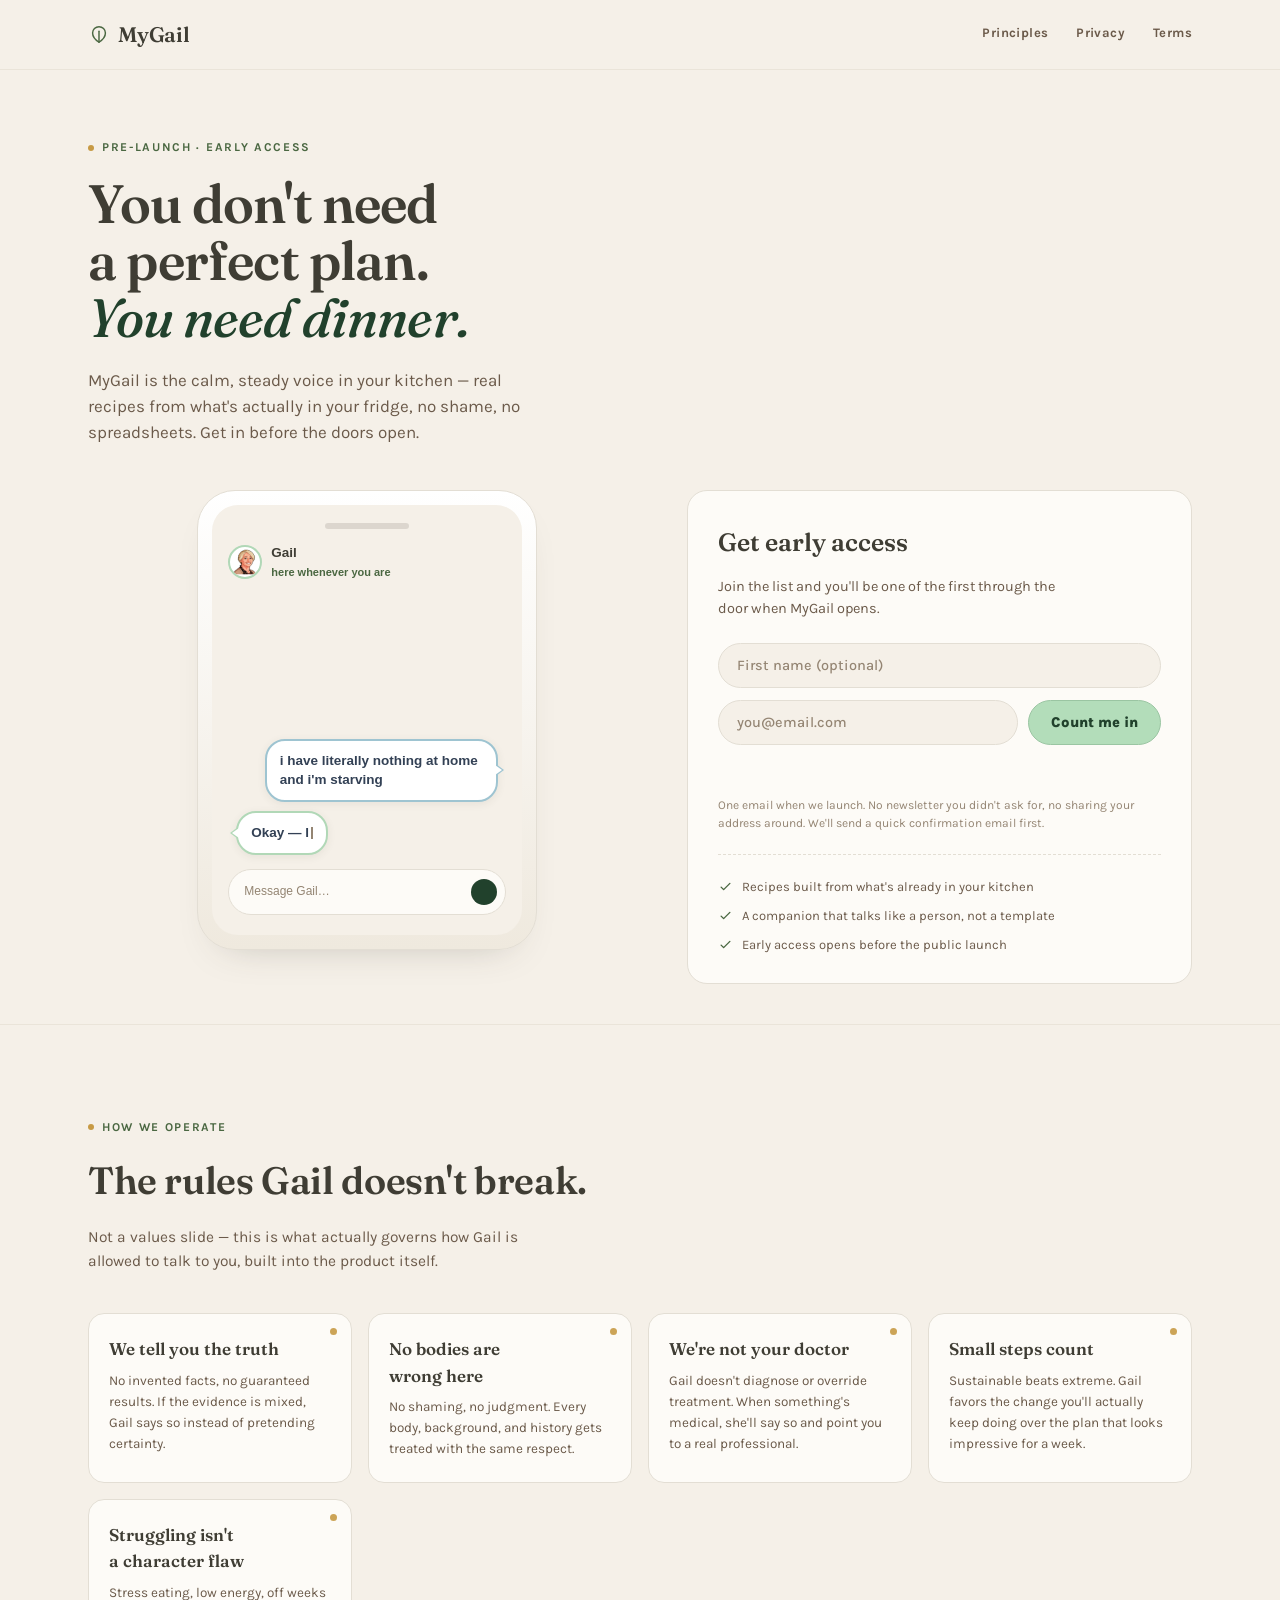
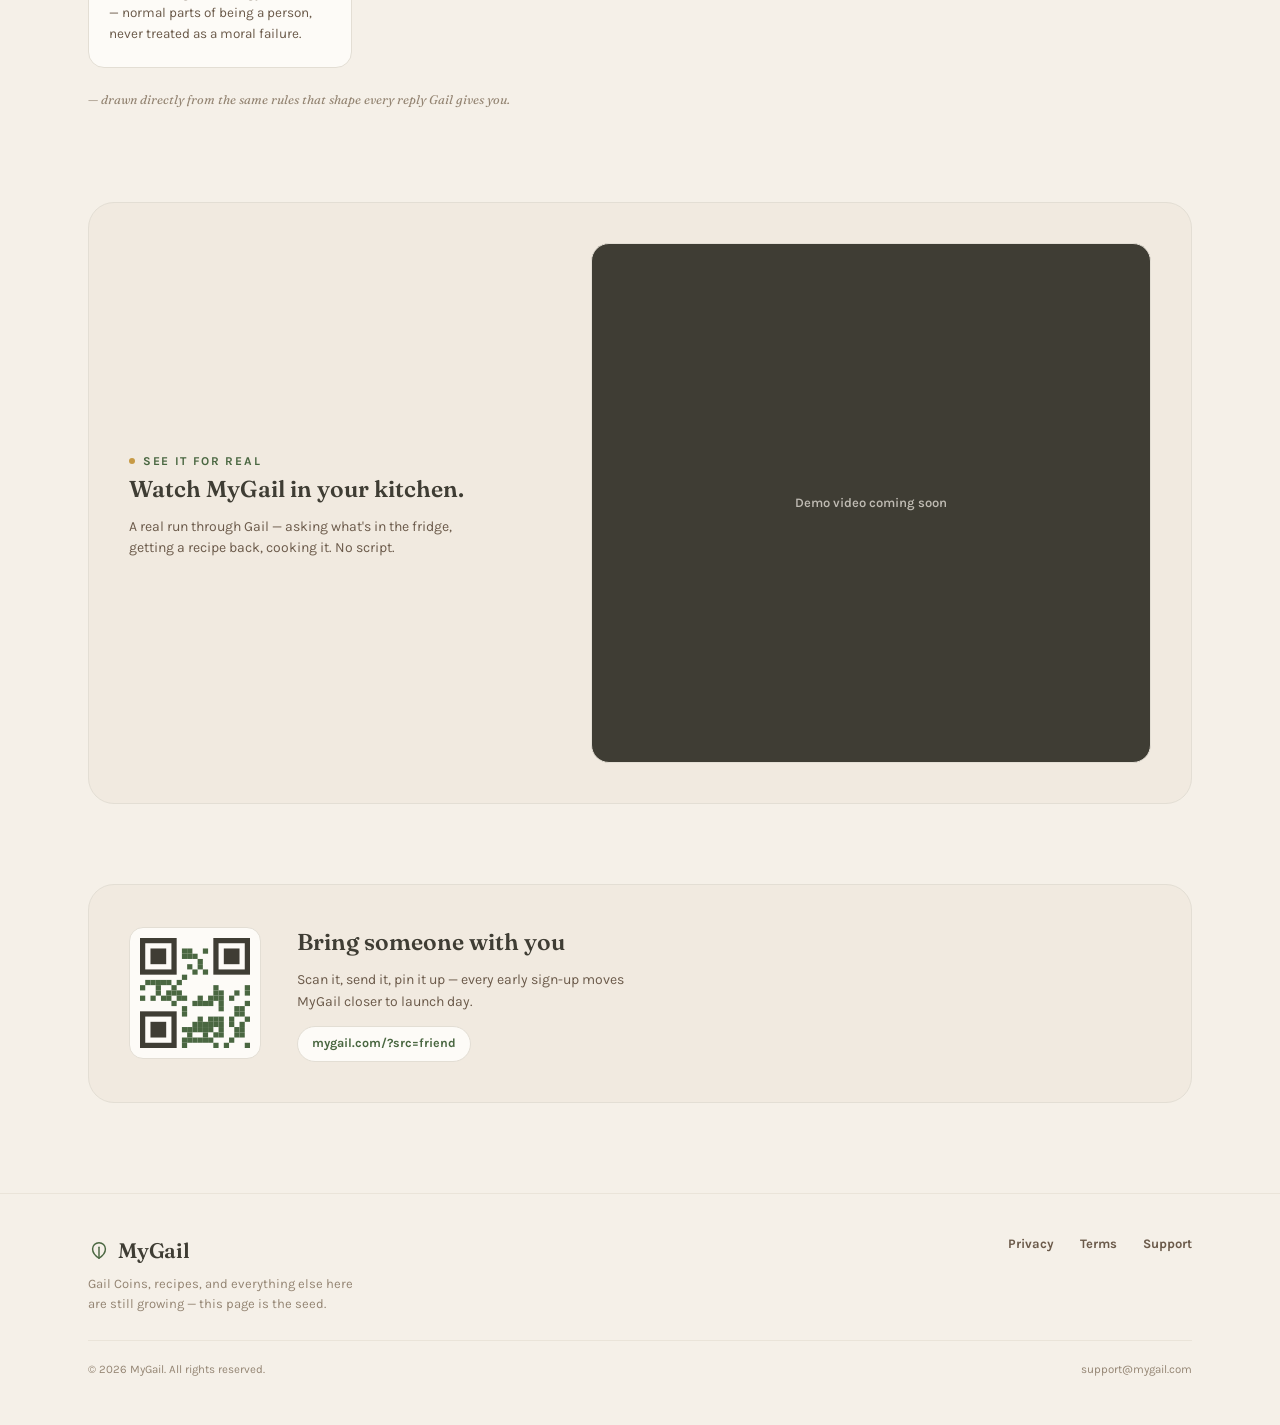
==== index.html @ 2dd62dde "Publish MyGail pre-launch waitlist site Real Kit signup form (form 9848739, live subscribe API), the" ====
<!doctype html>
<html lang="en">
<head>
<meta charset="utf-8">
<meta name="viewport" content="width=device-width,initial-scale=1">
<title>MyGail — Get Early Access</title>
<meta name="description" content="MyGail is the calm, steady voice in your kitchen — real recipes from what's actually in your fridge, no shame, no spreadsheets. Get early access.">
<link rel="preconnect" href="https://fonts.googleapis.com">
<link rel="preconnect" href="https://fonts.gstatic.com" crossorigin>
<link href="https://fonts.googleapis.com/css2?family=Fraunces:ital,opsz,wght@0,9..144,400..600;1,9..144,500&family=Karla:wght@500;600;700;800&display=swap" rel="stylesheet">
<!--
  Analytics: not wired up yet. Once you pick a tool (Plausible is a good
  privacy-friendly default that pairs well with a waitlist page), drop its
  snippet here. Example for Plausible:
  <script defer data-domain="mygail.com" src="https://plausible.io/js/script.js"></script>
-->
<style>
  :root {
    --ground: #F5F0E8;
    --surface: #FDFBF7;
    --surface-dim: #F1EAE0;
    --border: #E3DED4;
    --border-soft: #EAE4D9;
    --ink: #3F3D34;
    --ink-soft: #6B5A4A;
    --ink-faint: #948573;
    --sage: #B3DDBA;
    --sage-border: #9AC5A2;
    --sage-deep: #21412C;
    --moss: #4A6741;
    --honey: #C79A45;
    --honey-soft: #F1E4C8;
    --dinner-fill: #FFE8E3;
    --dinner-border: #EDC2B8;
    --shadow-soft: 0 18px 40px -28px rgba(63, 61, 52, 0.35);
    --radius-card: 20px;
    --radius-pill: 999px;
    --max: 1160px;
  }

  * { box-sizing: border-box; }
  html { scroll-behavior: smooth; }

  body {
    margin: 0;
    background: var(--ground);
    color: var(--ink);
    font-family: 'Karla', -apple-system, sans-serif;
    font-size: 16px;
    line-height: 1.55;
    -webkit-font-smoothing: antialiased;
  }

  img, svg, video { display: block; max-width: 100%; }

  a { color: inherit; }

  h1, h2, h3 {
    font-family: 'Fraunces', Georgia, serif;
    font-weight: 600;
    color: var(--ink);
    text-wrap: balance;
    margin: 0;
  }

  .wrap {
    max-width: var(--max);
    margin: 0 auto;
    padding: 0 28px;
  }

  .eyebrow {
    font-family: 'Karla', sans-serif;
    font-weight: 700;
    font-size: 12px;
    letter-spacing: 0.14em;
    text-transform: uppercase;
    color: var(--moss);
    display: inline-flex;
    align-items: center;
    gap: 8px;
  }

  .eyebrow .dot {
    width: 6px;
    height: 6px;
    border-radius: 50%;
    background: var(--honey);
  }

  /* ---------- header ---------- */
  header.site {
    position: sticky;
    top: 0;
    z-index: 20;
    background: rgba(245, 240, 232, 0.86);
    backdrop-filter: blur(10px);
    border-bottom: 1px solid var(--border-soft);
  }
  header.site .bar {
    display: flex;
    align-items: center;
    justify-content: space-between;
    padding: 18px 28px;
  }
  .wordmark {
    font-family: 'Fraunces', serif;
    font-weight: 600;
    font-size: 21px;
    letter-spacing: -0.01em;
    display: flex;
    align-items: center;
    gap: 8px;
    text-decoration: none;
    color: var(--ink);
  }
  .wordmark svg { width: 22px; height: 22px; }
  nav.site-nav {
    display: flex;
    gap: 28px;
    font-size: 13px;
    font-weight: 700;
    letter-spacing: 0.03em;
  }
  nav.site-nav a {
    text-decoration: none;
    color: var(--ink-soft);
    border-bottom: 1px solid transparent;
    padding-bottom: 2px;
    transition: color 0.15s ease, border-color 0.15s ease;
  }
  nav.site-nav a:hover, nav.site-nav a:focus-visible {
    color: var(--sage-deep);
    border-color: var(--sage-border);
  }
  @media (max-width: 620px) {
    nav.site-nav { display: none; }
  }

  /* ---------- hero ---------- */
  .hero {
    padding: 64px 0 40px;
  }
  .hero-head {
    max-width: 640px;
    margin-bottom: 44px;
  }
  .hero-head .eyebrow { margin-bottom: 18px; }
  .hero-head h1 {
    font-size: clamp(34px, 5.4vw, 54px);
    line-height: 1.06;
    letter-spacing: -0.015em;
  }
  .hero-head h1 em {
    font-style: italic;
    font-weight: 500;
    color: var(--sage-deep);
  }
  .hero-head p.sub {
    margin-top: 20px;
    font-size: 17px;
    color: var(--ink-soft);
    max-width: 46ch;
  }

  .hero-grid {
    display: grid;
    grid-template-columns: minmax(0, 1.05fr) minmax(0, 0.95fr);
    gap: 40px;
    align-items: start;
  }
  @media (max-width: 880px) {
    .hero-grid { grid-template-columns: 1fr; gap: 32px; }
  }

  /* ---------- phone demo ---------- */
  .phone-stage {
    display: flex;
    justify-content: center;
  }
  .phone {
    width: 100%;
    max-width: 340px;
    border-radius: 38px;
    background: linear-gradient(180deg, #ffffff, #efe9de);
    border: 1px solid var(--border);
    padding: 14px;
    box-shadow: var(--shadow-soft);
  }
  .phone-screen {
    background: var(--ground);
    border-radius: 26px;
    padding: 18px 16px 20px;
    min-height: 430px;
    display: flex;
    flex-direction: column;
    position: relative;
    overflow: hidden;
    font-family: -apple-system, BlinkMacSystemFont, 'Segoe UI', Roboto, sans-serif;
  }
  .phone-notch {
    align-self: center;
    width: 84px;
    height: 6px;
    border-radius: var(--radius-pill);
    background: rgba(63,61,52,0.14);
    margin-bottom: 14px;
  }
  .phone-header {
    display: flex;
    align-items: center;
    gap: 9px;
    margin-bottom: 16px;
  }
  .phone-avatar {
    width: 34px;
    height: 34px;
    border-radius: 50%;
    overflow: hidden;
    border: 2px solid #B1D8B7;
    background: #fff;
    flex-shrink: 0;
  }
  .phone-avatar img {
    width: 100%;
    height: 100%;
    object-fit: cover;
    display: block;
  }
  .phone-header .name {
    font-weight: 800;
    font-size: 13.5px;
    color: var(--ink);
  }
  .phone-header .status {
    font-size: 11px;
    color: var(--moss);
    font-weight: 600;
  }

  .thread {
    flex: 1;
    display: flex;
    flex-direction: column;
    gap: 10px;
    justify-content: flex-end;
  }

  /* Bubble shape, colors, and side tail match the real ChatScreen exactly:
     white fill, a 2px identity-colored border (sage for Gail, blue for the
     user), uniform rounded corners, and a small triangular tail — not the
     generic solid-fill/cut-corner bubble pattern most chat mockups use. */
  .bubble {
    position: relative;
    max-width: 84%;
    padding: 10px 13px;
    border-radius: 20px;
    border-width: 2px;
    border-style: solid;
    background: #FFFFFF;
    color: #334155;
    font-size: 13.5px;
    font-weight: 600;
    line-height: 1.42;
    opacity: 0;
    transform: translateY(6px);
    animation: rise 0.38s ease forwards;
    box-shadow: 0 2px 8px rgba(63, 61, 52, 0.08);
  }
  @keyframes rise {
    to { opacity: 1; transform: translateY(0); }
  }
  .bubble.user {
    align-self: flex-end;
    border-color: #9EC4D1;
    margin-right: 8px;
  }
  .bubble.gail {
    align-self: flex-start;
    border-color: #B1D8B7;
    margin-left: 8px;
  }
  .bubble.gail::before, .bubble.gail::after,
  .bubble.user::before, .bubble.user::after {
    content: "";
    position: absolute;
    top: 50%;
    width: 0;
    height: 0;
    border-top: 6px solid transparent;
    border-bottom: 6px solid transparent;
  }
  .bubble.gail::before { left: -8px; margin-top: -6px; border-right: 8px solid #B1D8B7; }
  .bubble.gail::after { left: -6px; margin-top: -5px; border-top-width: 5px; border-bottom-width: 5px; border-right: 7px solid #FFFFFF; }
  .bubble.user::before { right: -8px; margin-top: -6px; border-left: 8px solid #9EC4D1; }
  .bubble.user::after { right: -6px; margin-top: -5px; border-top-width: 5px; border-bottom-width: 5px; border-left: 7px solid #FFFFFF; }
  .bubble.gail .cursor {
    display: inline-block;
    width: 2px;
    height: 12px;
    background: var(--ink-faint);
    margin-left: 2px;
    vertical-align: -2px;
    animation: blink 0.9s step-end infinite;
  }
  @keyframes blink { 50% { opacity: 0; } }

  /* Recipe card mirrors ChatRecipeCard's real cream/tan surface, not a
     generic accent-colored card. */
  .recipe-card {
    align-self: flex-start;
    max-width: 84%;
    background: #FFFDF9;
    border: 1px solid #E2D8CB;
    border-radius: 16px;
    padding: 11px 13px;
    margin-left: 8px;
    opacity: 0;
    transform: translateY(6px) scale(0.97);
    animation: rise 0.42s ease forwards;
  }
  .recipe-card .tag {
    display: inline-block;
    font-size: 10px;
    font-weight: 900;
    letter-spacing: 0.06em;
    text-transform: uppercase;
    color: #4F8A47;
    background: #E4F4E0;
    padding: 2px 8px;
    border-radius: 999px;
    margin-bottom: 6px;
  }
  .recipe-card .name {
    font-weight: 800;
    font-size: 15px;
    color: #334155;
    margin-bottom: 5px;
  }
  .recipe-card .meta {
    display: flex;
    gap: 10px;
    font-size: 11px;
    font-weight: 700;
    color: #64748B;
  }

  .phone-input {
    margin-top: 14px;
    display: flex;
    align-items: center;
    gap: 8px;
    background: var(--surface);
    border: 1px solid var(--border);
    border-radius: var(--radius-pill);
    padding: 9px 8px 9px 15px;
  }
  .phone-input .ph {
    flex: 1;
    font-size: 12px;
    font-weight: 500;
    color: var(--ink-faint);
  }
  .phone-input .send {
    width: 26px;
    height: 26px;
    border-radius: 50%;
    background: var(--sage-deep);
    flex-shrink: 0;
  }

  /* ---------- signup card ---------- */
  .signup-card {
    background: var(--surface);
    border: 1px solid var(--border);
    border-radius: var(--radius-card);
    padding: 32px 30px 28px;
    height: 100%;
  }
  .signup-card h2 {
    font-size: 25px;
    margin-bottom: 10px;
  }
  .signup-card p.lead {
    color: var(--ink-soft);
    font-size: 14.5px;
    margin-bottom: 22px;
    max-width: 40ch;
  }
  form.signup {
    display: flex;
    flex-direction: column;
    gap: 12px;
  }
  .field-row {
    display: flex;
    gap: 10px;
  }
  input[type="email"], input.name-field {
    flex: 1;
    width: 100%;
    font-family: 'Karla', sans-serif;
    font-size: 14.5px;
    font-weight: 600;
    color: var(--ink);
    background: var(--ground);
    border: 1px solid var(--border);
    border-radius: var(--radius-pill);
    padding: 13px 18px;
    outline: none;
    transition: border-color 0.15s ease, box-shadow 0.15s ease;
  }
  input[type="email"]::placeholder, input.name-field::placeholder { color: var(--ink-faint); font-weight: 500; }
  input[type="email"]:focus-visible, input.name-field:focus-visible {
    border-color: var(--sage-border);
    box-shadow: 0 0 0 3px rgba(154, 197, 162, 0.35);
  }
  button.cta {
    font-family: 'Karla', sans-serif;
    font-weight: 800;
    font-size: 14.5px;
    color: var(--sage-deep);
    background: var(--sage);
    border: 1px solid var(--sage-border);
    border-radius: var(--radius-pill);
    padding: 13px 22px;
    cursor: pointer;
    transition: transform 0.12s ease, background 0.15s ease;
  }
  button.cta:hover { background: #A5D4AD; }
  button.cta:active { transform: scale(0.98); }
  button.cta:focus-visible { outline: 3px solid var(--sage-deep); outline-offset: 2px; }
  button.cta:disabled { opacity: 0.6; cursor: default; }

  .fine-print {
    margin-top: 14px;
    font-size: 12px;
    color: var(--ink-faint);
    line-height: 1.5;
  }

  .form-note {
    margin-top: 12px;
    font-size: 13px;
    font-weight: 600;
    line-height: 1.5;
  }
  .form-note.ok { color: var(--moss); }
  .form-note.err { color: #8A4A3A; }

  .signup-divider {
    margin: 22px 0;
    border-top: 1px dashed var(--border);
  }

  .signup-facts {
    display: flex;
    flex-direction: column;
    gap: 9px;
  }
  .signup-facts .fact {
    display: flex;
    gap: 9px;
    align-items: flex-start;
    font-size: 13px;
    color: var(--ink-soft);
  }
  .signup-facts svg { flex-shrink: 0; margin-top: 2px; width: 15px; height: 15px; color: var(--moss); }

  /* ---------- principles ---------- */
  .principles {
    padding: 88px 0 70px;
    border-top: 1px solid var(--border-soft);
  }
  .section-head {
    max-width: 620px;
    margin-bottom: 40px;
  }
  .section-head .eyebrow { margin-bottom: 16px; }
  .section-head h2 {
    font-size: clamp(28px, 3.6vw, 38px);
    letter-spacing: -0.01em;
  }
  .section-head p {
    margin-top: 14px;
    color: var(--ink-soft);
    font-size: 15.5px;
    max-width: 52ch;
  }

  .principle-grid {
    display: grid;
    grid-template-columns: repeat(auto-fit, minmax(230px, 1fr));
    gap: 16px;
  }
  .principle-card {
    background: var(--surface);
    border: 1px solid var(--border);
    border-radius: 16px;
    padding: 22px 20px;
    position: relative;
  }
  .principle-card::before {
    content: "";
    position: absolute;
    top: 14px;
    right: 14px;
    width: 7px;
    height: 7px;
    border-radius: 50%;
    background: var(--honey);
    opacity: 0.9;
  }
  .principle-card h3 {
    font-size: 17px;
    font-weight: 600;
    margin-bottom: 8px;
    padding-right: 14px;
  }
  .principle-card p {
    font-size: 13.5px;
    color: var(--ink-soft);
    line-height: 1.55;
    margin: 0;
  }
  .principle-source {
    margin-top: 22px;
    font-size: 12.5px;
    color: var(--ink-faint);
    font-style: italic;
    font-family: 'Fraunces', serif;
  }

  /* ---------- demo video ---------- */
  .demo {
    padding: 10px 0 70px;
  }
  .demo-frame {
    background: var(--surface-dim);
    border: 1px solid var(--border);
    border-radius: 26px;
    padding: 40px;
    display: grid;
    grid-template-columns: 1fr minmax(0, 560px);
    gap: 36px;
    align-items: center;
  }
  @media (max-width: 780px) {
    .demo-frame { grid-template-columns: 1fr; padding: 32px 24px; }
  }
  .demo-copy h2 { font-size: 23px; margin-bottom: 8px; }
  .demo-copy p { color: var(--ink-soft); font-size: 14px; max-width: 42ch; margin: 0; }
  .demo-video {
    width: 100%;
    aspect-ratio: 9 / 16;
    max-height: 520px;
    background: var(--ink);
    border-radius: 18px;
    border: 1px solid var(--border);
    overflow: hidden;
  }
  .demo-video video { width: 100%; height: 100%; object-fit: cover; }
  .demo-video .demo-pending {
    width: 100%;
    height: 100%;
    display: flex;
    align-items: center;
    justify-content: center;
    padding: 24px;
    text-align: center;
    color: var(--ground);
    font-size: 13px;
    font-weight: 600;
    opacity: 0.7;
  }

  /* ---------- share / qr ---------- */
  .share {
    padding: 10px 0 90px;
  }
  .share-card {
    background: var(--surface-dim);
    border: 1px solid var(--border);
    border-radius: 26px;
    padding: 40px;
    display: grid;
    grid-template-columns: auto 1fr;
    gap: 36px;
    align-items: center;
  }
  @media (max-width: 700px) {
    .share-card { grid-template-columns: 1fr; justify-items: center; text-align: center; padding: 32px 24px; }
  }
  .qr-tile {
    width: 132px;
    height: 132px;
    background: var(--surface);
    border: 1px solid var(--border);
    border-radius: 14px;
    padding: 10px;
    flex-shrink: 0;
  }
  .qr-tile svg { width: 100%; height: 100%; }
  .share-copy h2 {
    font-size: 23px;
    margin-bottom: 8px;
  }
  .share-copy p {
    color: var(--ink-soft);
    font-size: 14px;
    max-width: 46ch;
    margin: 0 0 14px;
  }
  .share-tag {
    display: inline-flex;
    align-items: center;
    gap: 7px;
    background: var(--surface);
    border: 1px solid var(--border);
    border-radius: var(--radius-pill);
    padding: 7px 14px;
    font-size: 12.5px;
    font-weight: 700;
    color: var(--moss);
    font-family: 'Karla', monospace;
  }

  /* ---------- footer ---------- */
  footer.site {
    border-top: 1px solid var(--border-soft);
    padding: 40px 0 46px;
  }
  .footer-row {
    display: flex;
    justify-content: space-between;
    align-items: flex-start;
    gap: 24px;
    flex-wrap: wrap;
  }
  .footer-brand .wordmark { margin-bottom: 8px; }
  .footer-brand p {
    font-size: 13px;
    color: var(--ink-faint);
    max-width: 34ch;
    margin: 0;
  }
  .footer-links {
    display: flex;
    gap: 26px;
    font-size: 13px;
    font-weight: 700;
  }
  .footer-links a { text-decoration: none; color: var(--ink-soft); }
  .footer-links a:hover { color: var(--sage-deep); }
  .footer-legal {
    margin-top: 26px;
    padding-top: 20px;
    border-top: 1px solid var(--border-soft);
    font-size: 11.5px;
    color: var(--ink-faint);
    display: flex;
    justify-content: space-between;
    flex-wrap: wrap;
    gap: 8px;
  }

  @media (prefers-reduced-motion: reduce) {
    .bubble, .recipe-card { animation-duration: 0.01ms !important; }
    .cursor { animation: none !important; }
  }
</style>
</head>
<body>

<header class="site">
  <div class="wrap bar">
    <a class="wordmark" href="#top">
      <svg viewBox="0 0 24 24" fill="none"><path d="M12 21c-4-2.5-7-6-7-10a7 7 0 0 1 14 0c0 4-3 7.5-7 10Z" stroke="#4A6741" stroke-width="1.6"/><path d="M12 21V9" stroke="#4A6741" stroke-width="1.6" stroke-linecap="round"/></svg>
      MyGail
    </a>
    <nav class="site-nav">
      <a href="#principles">Principles</a>
      <a href="privacy.html">Privacy</a>
      <a href="terms.html">Terms</a>
    </nav>
  </div>
</header>

<main id="top">
  <section class="hero">
    <div class="wrap">
      <div class="hero-head">
        <span class="eyebrow"><span class="dot"></span>Pre-launch &middot; early access</span>
        <h1>You don't need a perfect plan.<br><em>You need dinner.</em></h1>
        <p class="sub">MyGail is the calm, steady voice in your kitchen — real recipes from what's actually in your fridge, no shame, no spreadsheets. Get in before the doors open.</p>
      </div>

      <div class="hero-grid">
        <div class="phone-stage">
          <div class="phone">
            <div class="phone-screen">
              <div class="phone-notch"></div>
              <div class="phone-header">
                <div class="phone-avatar"><img src="assets/gail-avatar.png" alt="Gail" /></div>
                <div>
                  <div class="name">Gail</div>
                  <div class="status">here whenever you are</div>
                </div>
              </div>
              <div class="thread" id="thread"></div>
              <div class="phone-input">
                <span class="ph">Message Gail…</span>
                <span class="send"></span>
              </div>
            </div>
          </div>
        </div>

        <div class="signup-card">
          <h2>Get early access</h2>
          <p class="lead">Join the list and you'll be one of the first through the door when MyGail opens.</p>
          <form class="signup" id="signupForm" data-kit-action="https://app.kit.com/forms/9848739/subscriptions">
            <input type="text" name="fields[first_name]" id="signupName" class="name-field" placeholder="First name (optional)" aria-label="First name" />
            <div class="field-row">
              <input type="email" name="email_address" id="signupEmail" placeholder="you@email.com" required aria-label="Email address" />
              <button class="cta" type="submit">Count me in</button>
            </div>
            <p class="form-note" id="signupNote" role="status" aria-live="polite"></p>
          </form>
          <p class="fine-print">One email when we launch. No newsletter you didn't ask for, no sharing your address around. We'll send a quick confirmation email first.</p>

          <div class="signup-divider"></div>

          <div class="signup-facts">
            <div class="fact">
              <svg viewBox="0 0 24 24" fill="none"><path d="M5 13l4 4L19 7" stroke="currentColor" stroke-width="2.2" stroke-linecap="round" stroke-linejoin="round"/></svg>
              Recipes built from what's already in your kitchen
            </div>
            <div class="fact">
              <svg viewBox="0 0 24 24" fill="none"><path d="M5 13l4 4L19 7" stroke="currentColor" stroke-width="2.2" stroke-linecap="round" stroke-linejoin="round"/></svg>
              A companion that talks like a person, not a template
            </div>
            <div class="fact">
              <svg viewBox="0 0 24 24" fill="none"><path d="M5 13l4 4L19 7" stroke="currentColor" stroke-width="2.2" stroke-linecap="round" stroke-linejoin="round"/></svg>
              Early access opens before the public launch
            </div>
          </div>
        </div>
      </div>
    </div>
  </section>

  <section class="principles" id="principles">
    <div class="wrap">
      <div class="section-head">
        <span class="eyebrow"><span class="dot"></span>How we operate</span>
        <h2>The rules Gail doesn't break.</h2>
        <p>Not a values slide — this is what actually governs how Gail is allowed to talk to you, built into the product itself.</p>
      </div>
      <div class="principle-grid">
        <div class="principle-card">
          <h3>We tell you the truth</h3>
          <p>No invented facts, no guaranteed results. If the evidence is mixed, Gail says so instead of pretending certainty.</p>
        </div>
        <div class="principle-card">
          <h3>No bodies are wrong here</h3>
          <p>No shaming, no judgment. Every body, background, and history gets treated with the same respect.</p>
        </div>
        <div class="principle-card">
          <h3>We're not your doctor</h3>
          <p>Gail doesn't diagnose or override treatment. When something's medical, she'll say so and point you to a real professional.</p>
        </div>
        <div class="principle-card">
          <h3>Small steps count</h3>
          <p>Sustainable beats extreme. Gail favors the change you'll actually keep doing over the plan that looks impressive for a week.</p>
        </div>
        <div class="principle-card">
          <h3>Struggling isn't a character flaw</h3>
          <p>Stress eating, low energy, off weeks — normal parts of being a person, never treated as a moral failure.</p>
        </div>
      </div>
      <p class="principle-source">— drawn directly from the same rules that shape every reply Gail gives you.</p>
    </div>
  </section>

  <section class="demo">
    <div class="wrap">
      <div class="demo-frame">
        <div class="demo-copy">
          <span class="eyebrow"><span class="dot"></span>See it for real</span>
          <h2>Watch MyGail in your kitchen.</h2>
          <p>A real run through Gail — asking what's in the fridge, getting a recipe back, cooking it. No script.</p>
        </div>
        <!--
          Video pending. Swap the div below for:
          <video controls poster="assets/demo-poster.jpg" preload="none">
            <source src="assets/demo.mp4" type="video/mp4">
          </video>
          Use a real screen recording trimmed to ~20-40s and compressed
          (the raw Desktop recordings are 35-280MB — way too big to ship on
          a landing page; run them through ffmpeg / HandBrake first).
        -->
        <div class="demo-video">
          <div class="demo-pending">Demo video coming soon</div>
        </div>
      </div>
    </div>
  </section>

  <section class="share">
    <div class="wrap">
      <div class="share-card">
        <div class="qr-tile" aria-hidden="true" id="qrTile"></div>
        <div class="share-copy">
          <h2>Bring someone with you</h2>
          <p>Scan it, send it, pin it up — every early sign-up moves MyGail closer to launch day.</p>
          <span class="share-tag">mygail.com/?src=friend</span>
        </div>
      </div>
    </div>
  </section>
</main>

<footer class="site">
  <div class="wrap">
    <div class="footer-row">
      <div class="footer-brand">
        <a class="wordmark" href="#top">
          <svg viewBox="0 0 24 24" fill="none"><path d="M12 21c-4-2.5-7-6-7-10a7 7 0 0 1 14 0c0 4-3 7.5-7 10Z" stroke="#4A6741" stroke-width="1.6"/><path d="M12 21V9" stroke="#4A6741" stroke-width="1.6" stroke-linecap="round"/></svg>
          MyGail
        </a>
        <p>Gail Coins, recipes, and everything else here are still growing — this page is the seed.</p>
      </div>
      <div class="footer-links">
        <a href="privacy.html">Privacy</a>
        <a href="terms.html">Terms</a>
        <a href="mailto:support@mygail.com">Support</a>
      </div>
    </div>
    <div class="footer-legal">
      <span>&copy; 2026 MyGail. All rights reserved.</span>
      <span>support@mygail.com</span>
    </div>
  </div>
</footer>

<script>
(function () {
  var thread = document.getElementById('thread');
  var reduced = window.matchMedia('(prefers-reduced-motion: reduce)').matches;

  var script = [
    { role: 'user', text: "i have literally nothing at home and i'm starving" },
    { role: 'gail', text: "Okay — let's make this easy, not perfect. What's actually in your kitchen right now?" },
    { role: 'user', text: 'eggs, half an onion, some leftover rice' },
    { role: 'gail', text: "That's dinner, actually." },
    { role: 'recipe' },
    { role: 'gail', text: "You don't need a perfect plan today. You need dinner. This is dinner." }
  ];

  function makeRecipeCard() {
    var el = document.createElement('div');
    el.className = 'recipe-card';
    el.innerHTML =
      '<span class="tag">Dinner</span>' +
      '<div class="name">Fridge-Raid Fried Rice</div>' +
      '<div class="meta"><span>12 min</span><span>&middot;</span><span>1 pan</span><span>&middot;</span><span>High-Protein</span></div>';
    return el;
  }

  function makeBubble(role) {
    var el = document.createElement('div');
    el.className = 'bubble ' + role;
    return el;
  }

  var cancelled = false;

  function wait(ms) {
    return new Promise(function (resolve) {
      var id = setTimeout(resolve, ms);
      if (cancelled) clearTimeout(id);
    });
  }

  function typeInto(el, text) {
    return new Promise(function (resolve) {
      if (reduced) {
        el.textContent = text;
        resolve();
        return;
      }
      var i = 0;
      var cursor = document.createElement('span');
      cursor.className = 'cursor';
      function step() {
        if (cancelled) { resolve(); return; }
        el.textContent = text.slice(0, i);
        el.appendChild(cursor);
        if (i >= text.length) { cursor.remove(); resolve(); return; }
        i++;
        setTimeout(step, 14 + Math.random() * 22);
      }
      step();
    });
  }

  function trimThread() {
    while (thread.children.length > 4) {
      thread.removeChild(thread.firstChild);
    }
  }

  async function run() {
    while (!cancelled) {
      thread.innerHTML = '';
      for (var i = 0; i < script.length; i++) {
        var turn = script[i];
        if (turn.role === 'recipe') {
          thread.appendChild(makeRecipeCard());
          await wait(reduced ? 300 : 700);
        } else {
          var bubble = makeBubble(turn.role);
          thread.appendChild(bubble);
          trimThread();
          await typeInto(bubble, turn.text);
          await wait(reduced ? 250 : 380);
        }
      }
      await wait(reduced ? 1400 : 2600);
    }
  }

  run();
})();

// Illustrative QR tile — decorative until a real short link/QR is generated.
(function () {
  var tile = document.getElementById('qrTile');
  var size = 21, cell = 100 / size;
  var svg = '<svg viewBox="0 0 100 100" xmlns="http://www.w3.org/2000/svg">';
  svg += '<rect width="100" height="100" fill="#FDFBF7"/>';

  function finder(x, y) {
    return '<rect x="' + x + '" y="' + y + '" width="' + (cell * 7) + '" height="' + (cell * 7) + '" fill="#3F3D34"/>' +
      '<rect x="' + (x + cell) + '" y="' + (y + cell) + '" width="' + (cell * 5) + '" height="' + (cell * 5) + '" fill="#FDFBF7"/>' +
      '<rect x="' + (x + cell * 2) + '" y="' + (y + cell * 2) + '" width="' + (cell * 3) + '" height="' + (cell * 3) + '" fill="#3F3D34"/>';
  }
  svg += finder(0, 0);
  svg += finder(100 - cell * 7, 0);
  svg += finder(0, 100 - cell * 7);

  var seed = 42;
  function rand() { seed = (seed * 1103515245 + 12345) & 0x7fffffff; return (seed % 1000) / 1000; }

  for (var r = 0; r < size; r++) {
    for (var c = 0; c < size; c++) {
      var inFinder =
        (r < 8 && c < 8) || (r < 8 && c > size - 9) || (r > size - 9 && c < 8);
      if (inFinder) continue;
      if (rand() > 0.58) {
        svg += '<rect x="' + (c * cell) + '" y="' + (r * cell) + '" width="' + cell + '" height="' + cell + '" fill="#4A6741"/>';
      }
    }
  }
  svg += '</svg>';
  tile.innerHTML = svg;
})();

// Kit signup wiring — live form (form id 9848739, "HELP US SHAPE MYGAIL").
// Uses Kit's v3 public API key via the JSON subscribe endpoint instead of a
// blind no-cors form POST, so we can show a real success/failure instead of
// always assuming it worked. This key is Kit's "API Key" (not "API Secret") —
// it's the type explicitly meant to be safe in client-side code: it can
// subscribe someone to a form and read public form/sequence names, but can't
// read subscriber lists, billing, or account settings. Kit uses double
// opt-in, so success here means a confirmation email just went out, not an
// instant subscribe.
(function () {
  var KIT_API_KEY = 'fK-yId8lSdQO6EtC6JzOCw';
  var KIT_FORM_ID = '9848739';

  var form = document.getElementById('signupForm');
  var nameInput = document.getElementById('signupName');
  var emailInput = document.getElementById('signupEmail');
  var note = document.getElementById('signupNote');
  var button = form.querySelector('button.cta');

  function setNote(text, kind) {
    note.textContent = text;
    note.className = 'form-note' + (kind ? ' ' + kind : '');
  }

  form.addEventListener('submit', async function (e) {
    e.preventDefault();

    var email = emailInput.value.trim();
    if (!email) return;
    var name = nameInput.value.trim();

    button.disabled = true;
    setNote('Sending…');

    try {
      var resp = await fetch('https://api.convertkit.com/v3/forms/' + KIT_FORM_ID + '/subscribe', {
        method: 'POST',
        headers: { 'Content-Type': 'application/json' },
        body: JSON.stringify({
          api_key: KIT_API_KEY,
          email: email,
          first_name: name || undefined
        })
      });
      var data = await resp.json().catch(function () { return {}; });

      if (resp.ok && data.subscription) {
        setNote('Almost there — check your email to confirm.', 'ok');
        form.reset();
      } else {
        setNote(data.message || "Couldn't sign you up — check the email and try again.", 'err');
      }
    } catch (err) {
      setNote("Something went wrong — try again in a moment.", 'err');
    } finally {
      button.disabled = false;
    }
  });
})();
</script>
</body>
</html>
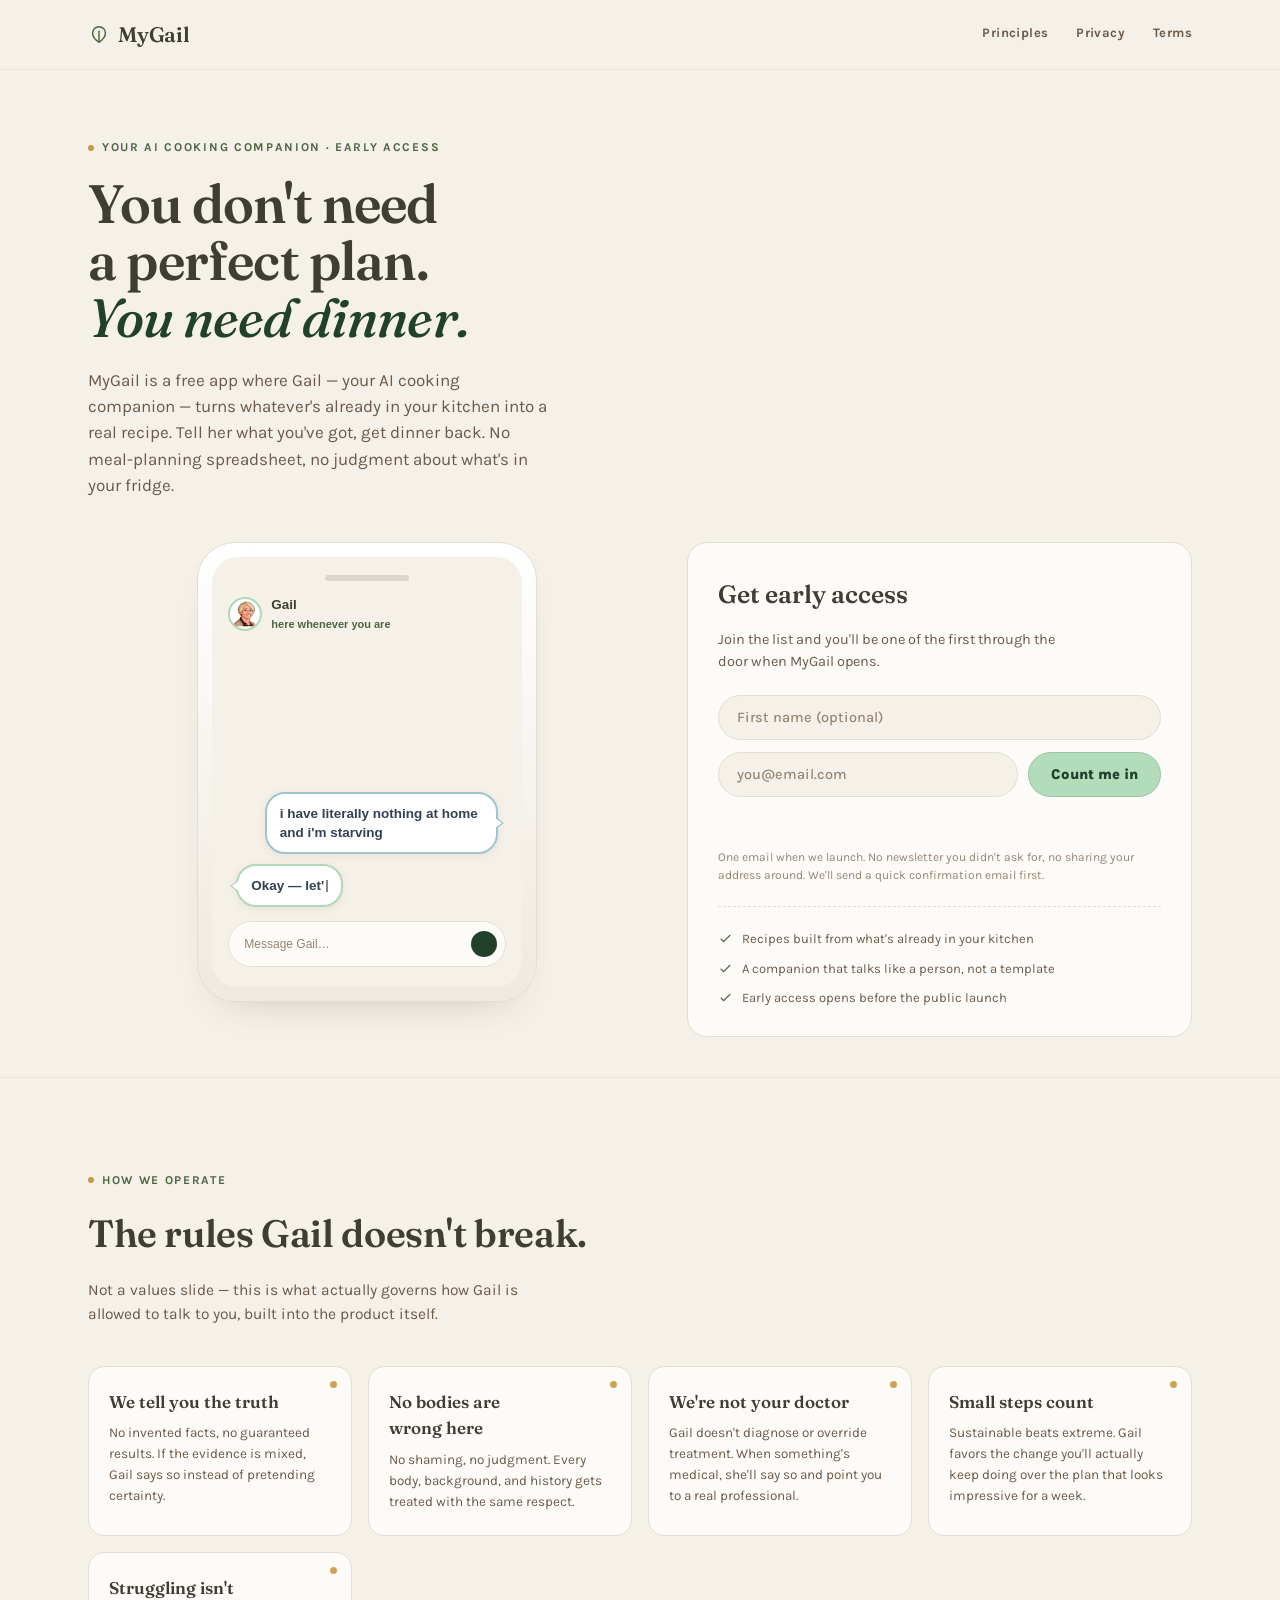
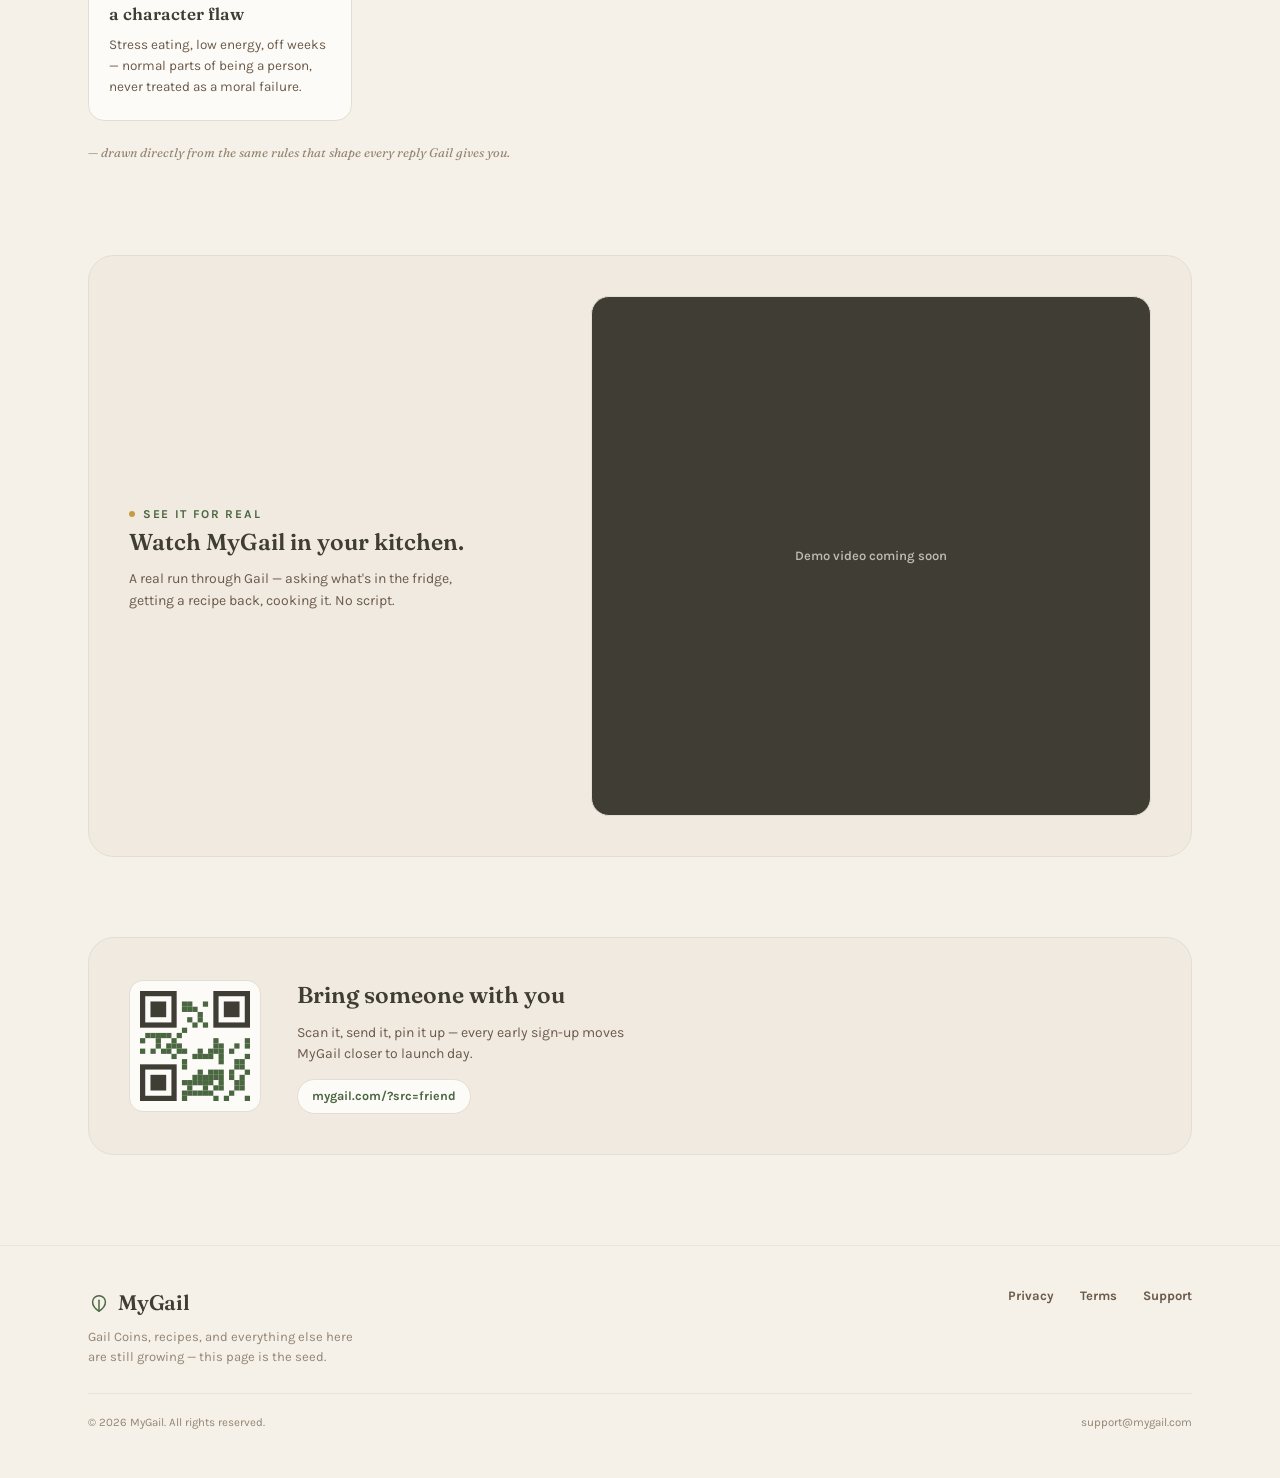
==== commit 444f5e8e: "Lead with what MyGail is before the emotional hook Per feedback relayed through Gail: visitors shoul" ====
--- a/index.html
+++ b/index.html
@@ -4,7 +4,7 @@
 <meta charset="utf-8">
 <meta name="viewport" content="width=device-width,initial-scale=1">
 <title>MyGail — Get Early Access</title>
-<meta name="description" content="MyGail is the calm, steady voice in your kitchen — real recipes from what's actually in your fridge, no shame, no spreadsheets. Get early access.">
+<meta name="description" content="MyGail is a free AI cooking companion app. Tell Gail what's in your kitchen and she turns it into a real recipe — no meal-planning spreadsheet, no judgment. Get early access.">
 <link rel="preconnect" href="https://fonts.googleapis.com">
 <link rel="preconnect" href="https://fonts.gstatic.com" crossorigin>
 <link href="https://fonts.googleapis.com/css2?family=Fraunces:ital,opsz,wght@0,9..144,400..600;1,9..144,500&family=Karla:wght@500;600;700;800&display=swap" rel="stylesheet">
@@ -690,9 +690,9 @@
   <section class="hero">
     <div class="wrap">
       <div class="hero-head">
-        <span class="eyebrow"><span class="dot"></span>Pre-launch &middot; early access</span>
+        <span class="eyebrow"><span class="dot"></span>Your AI cooking companion &middot; early access</span>
         <h1>You don't need a perfect plan.<br><em>You need dinner.</em></h1>
-        <p class="sub">MyGail is the calm, steady voice in your kitchen — real recipes from what's actually in your fridge, no shame, no spreadsheets. Get in before the doors open.</p>
+        <p class="sub">MyGail is a free app where Gail — your AI cooking companion — turns whatever's already in your kitchen into a real recipe. Tell her what you've got, get dinner back. No meal-planning spreadsheet, no judgment about what's in your fridge.</p>
       </div>
 
       <div class="hero-grid">
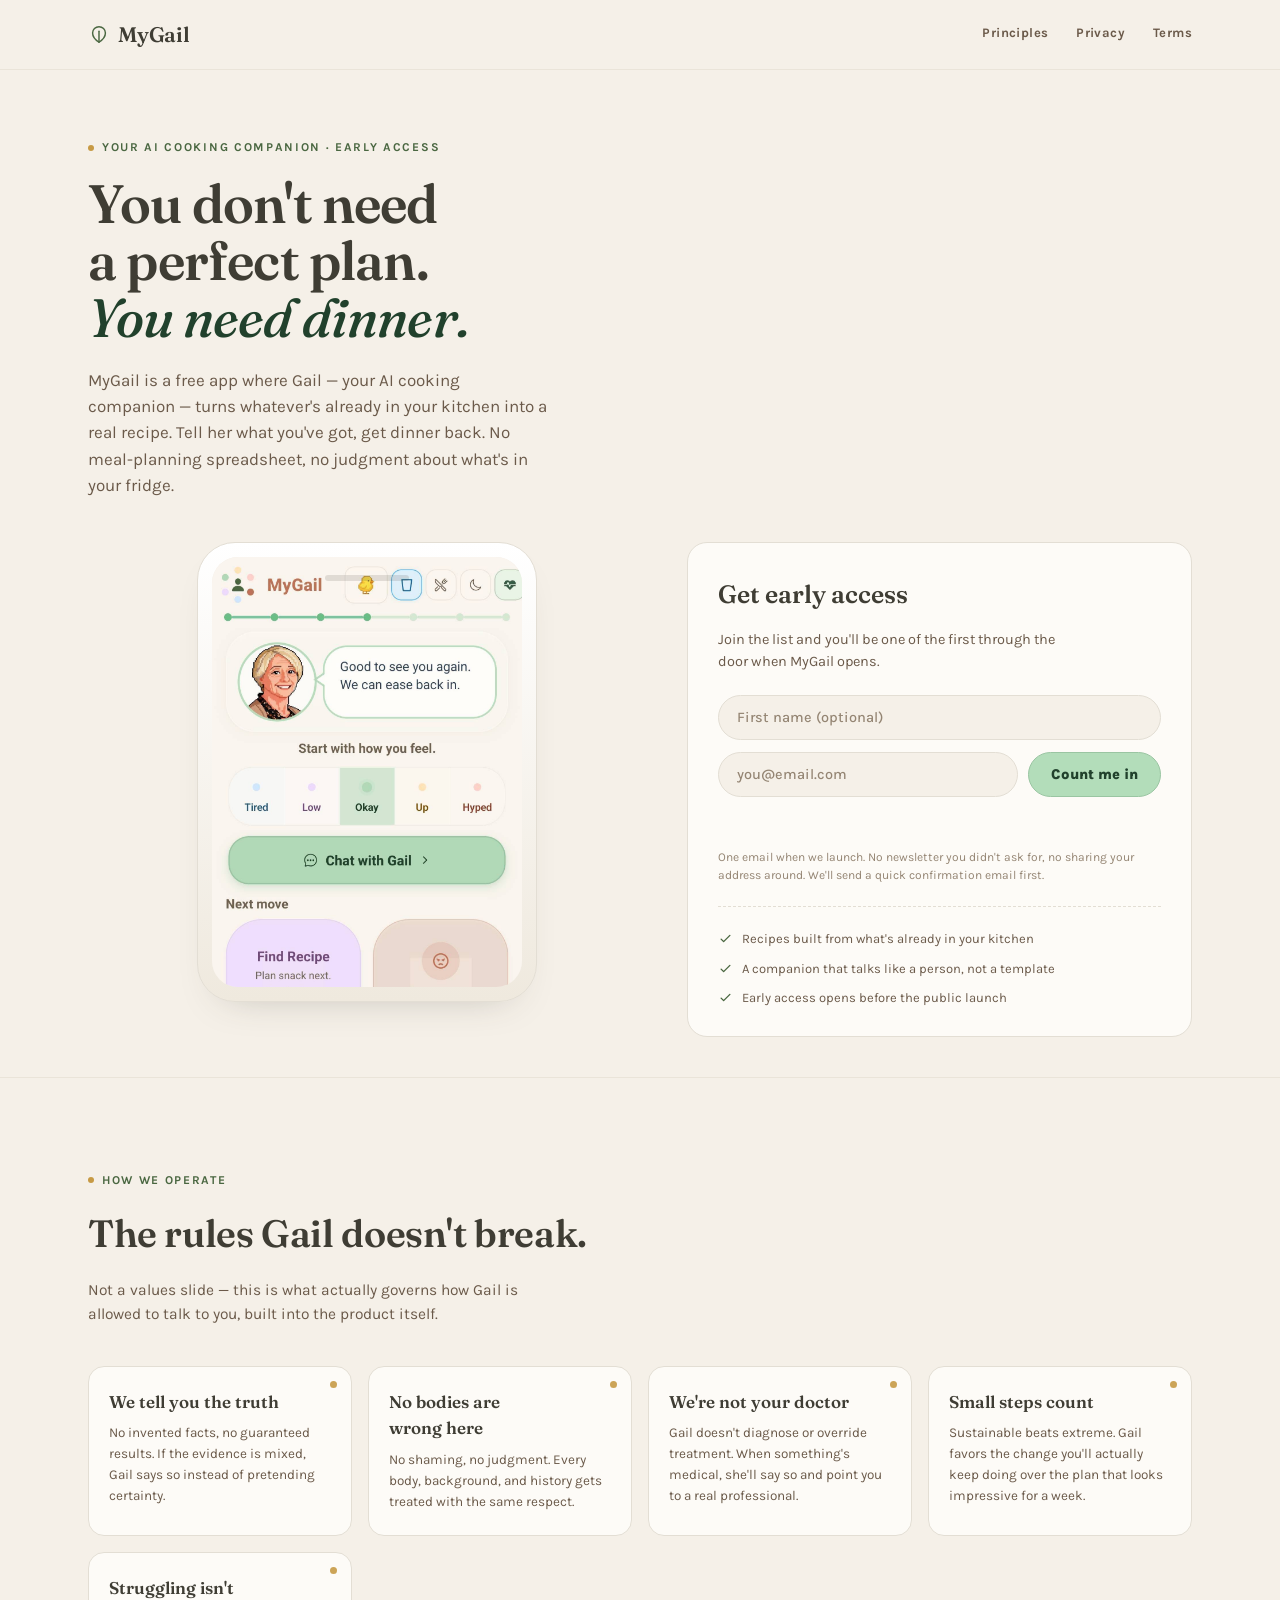
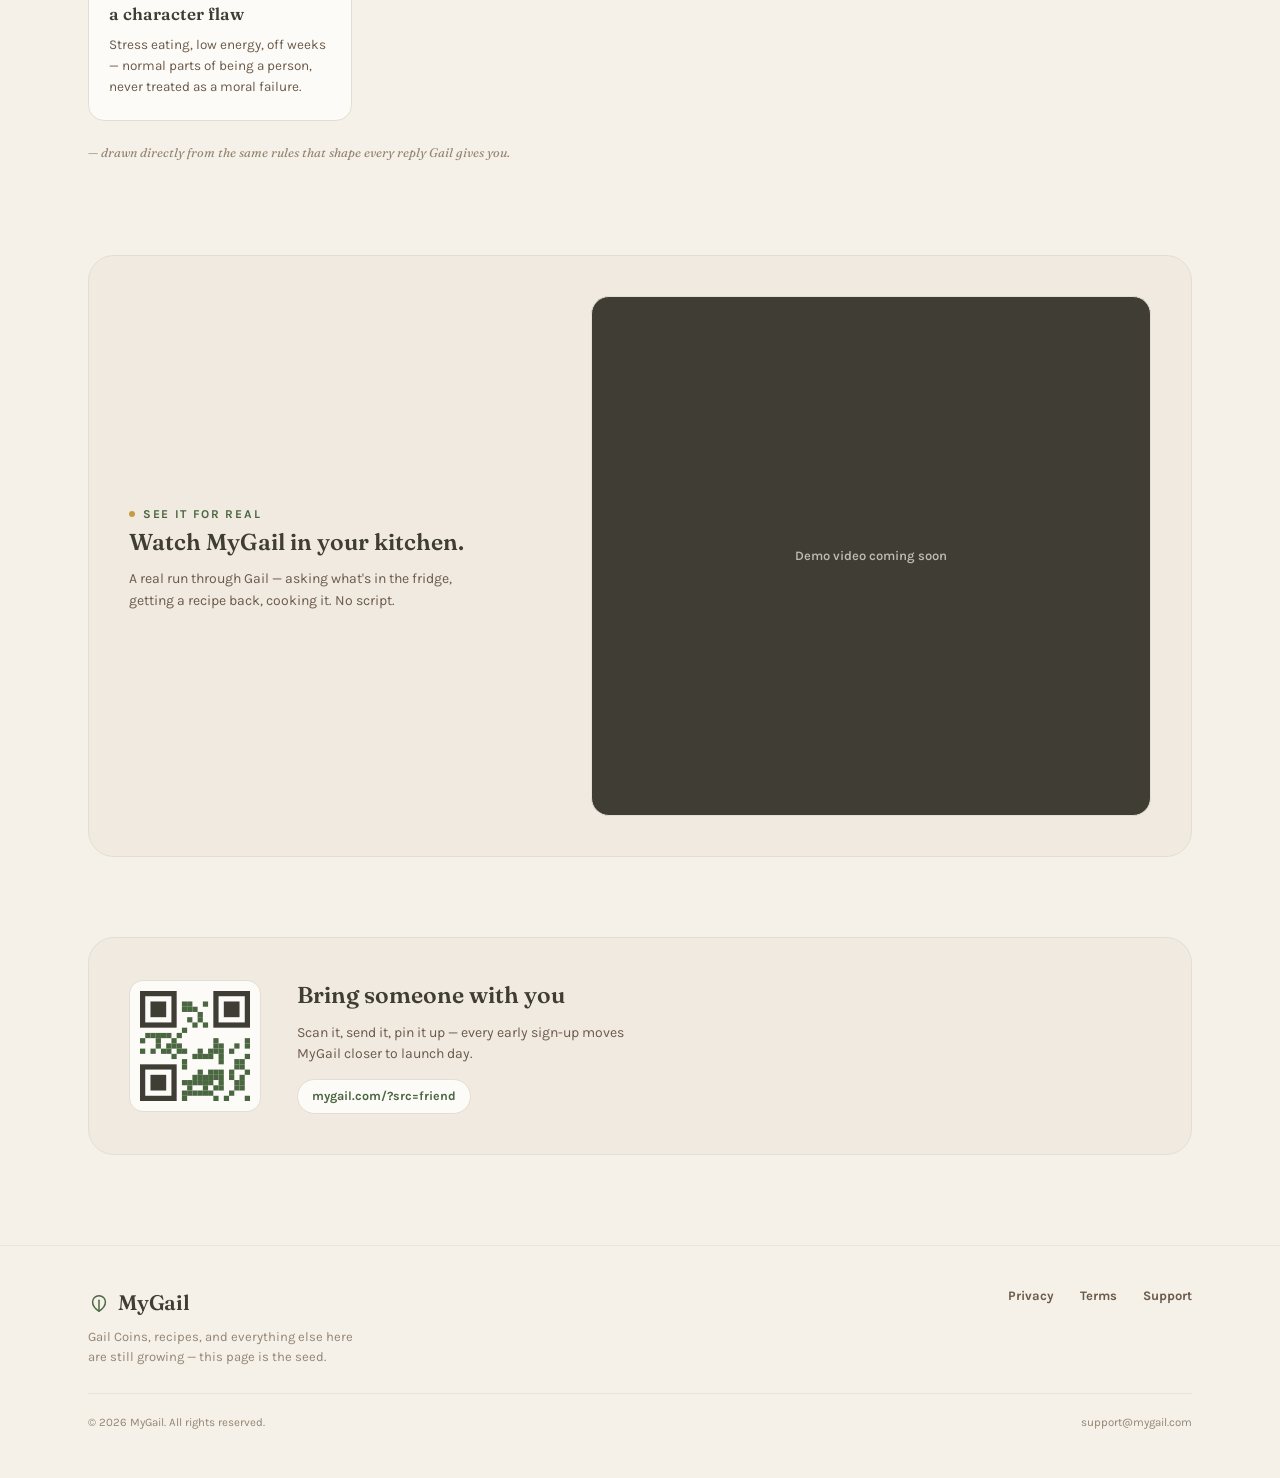
==== commit 8b84f31e: "Replace fake animated chat demo with a real app screenshot Same real Home-screen shot used in the Ki" ====
--- a/index.html
+++ b/index.html
@@ -205,6 +205,18 @@
     border-radius: var(--radius-pill);
     background: rgba(63,61,52,0.14);
     margin-bottom: 14px;
+    position: relative;
+    z-index: 2;
+    flex-shrink: 0;
+  }
+  .phone-real-shot {
+    position: absolute;
+    inset: 0;
+    width: 100%;
+    height: 100%;
+    object-fit: cover;
+    object-position: top center;
+    z-index: 1;
   }
   .phone-header {
     display: flex;
@@ -700,18 +712,7 @@
           <div class="phone">
             <div class="phone-screen">
               <div class="phone-notch"></div>
-              <div class="phone-header">
-                <div class="phone-avatar"><img src="assets/gail-avatar.png" alt="Gail" /></div>
-                <div>
-                  <div class="name">Gail</div>
-                  <div class="status">here whenever you are</div>
-                </div>
-              </div>
-              <div class="thread" id="thread"></div>
-              <div class="phone-input">
-                <span class="ph">Message Gail…</span>
-                <span class="send"></span>
-              </div>
+              <img class="phone-real-shot" src="assets/home-screenshot.jpg" alt="MyGail Home screen — real screenshot of the app" />
             </div>
           </div>
         </div>
@@ -845,95 +846,6 @@
 </footer>
 
 <script>
-(function () {
-  var thread = document.getElementById('thread');
-  var reduced = window.matchMedia('(prefers-reduced-motion: reduce)').matches;
-
-  var script = [
-    { role: 'user', text: "i have literally nothing at home and i'm starving" },
-    { role: 'gail', text: "Okay — let's make this easy, not perfect. What's actually in your kitchen right now?" },
-    { role: 'user', text: 'eggs, half an onion, some leftover rice' },
-    { role: 'gail', text: "That's dinner, actually." },
-    { role: 'recipe' },
-    { role: 'gail', text: "You don't need a perfect plan today. You need dinner. This is dinner." }
-  ];
-
-  function makeRecipeCard() {
-    var el = document.createElement('div');
-    el.className = 'recipe-card';
-    el.innerHTML =
-      '<span class="tag">Dinner</span>' +
-      '<div class="name">Fridge-Raid Fried Rice</div>' +
-      '<div class="meta"><span>12 min</span><span>&middot;</span><span>1 pan</span><span>&middot;</span><span>High-Protein</span></div>';
-    return el;
-  }
-
-  function makeBubble(role) {
-    var el = document.createElement('div');
-    el.className = 'bubble ' + role;
-    return el;
-  }
-
-  var cancelled = false;
-
-  function wait(ms) {
-    return new Promise(function (resolve) {
-      var id = setTimeout(resolve, ms);
-      if (cancelled) clearTimeout(id);
-    });
-  }
-
-  function typeInto(el, text) {
-    return new Promise(function (resolve) {
-      if (reduced) {
-        el.textContent = text;
-        resolve();
-        return;
-      }
-      var i = 0;
-      var cursor = document.createElement('span');
-      cursor.className = 'cursor';
-      function step() {
-        if (cancelled) { resolve(); return; }
-        el.textContent = text.slice(0, i);
-        el.appendChild(cursor);
-        if (i >= text.length) { cursor.remove(); resolve(); return; }
-        i++;
-        setTimeout(step, 14 + Math.random() * 22);
-      }
-      step();
-    });
-  }
-
-  function trimThread() {
-    while (thread.children.length > 4) {
-      thread.removeChild(thread.firstChild);
-    }
-  }
-
-  async function run() {
-    while (!cancelled) {
-      thread.innerHTML = '';
-      for (var i = 0; i < script.length; i++) {
-        var turn = script[i];
-        if (turn.role === 'recipe') {
-          thread.appendChild(makeRecipeCard());
-          await wait(reduced ? 300 : 700);
-        } else {
-          var bubble = makeBubble(turn.role);
-          thread.appendChild(bubble);
-          trimThread();
-          await typeInto(bubble, turn.text);
-          await wait(reduced ? 250 : 380);
-        }
-      }
-      await wait(reduced ? 1400 : 2600);
-    }
-  }
-
-  run();
-})();
-
 // Illustrative QR tile — decorative until a real short link/QR is generated.
 (function () {
   var tile = document.getElementById('qrTile');
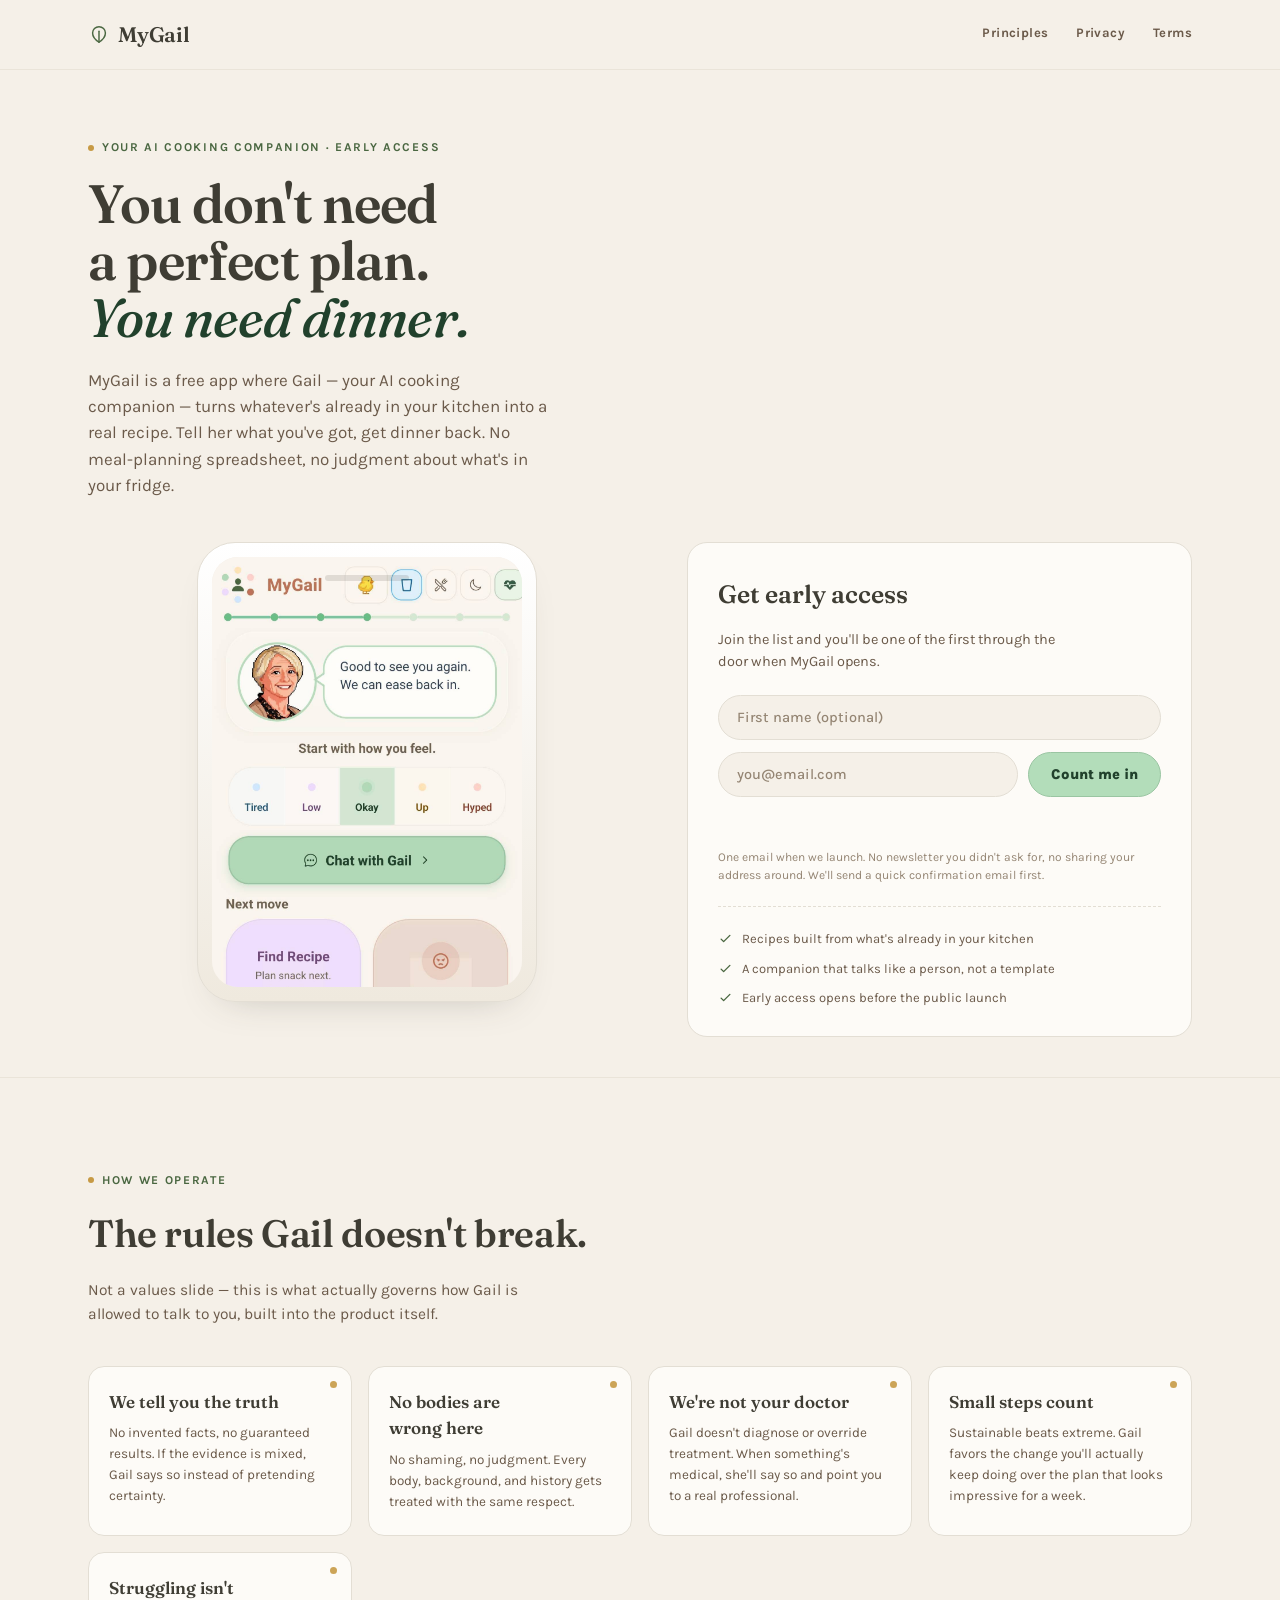
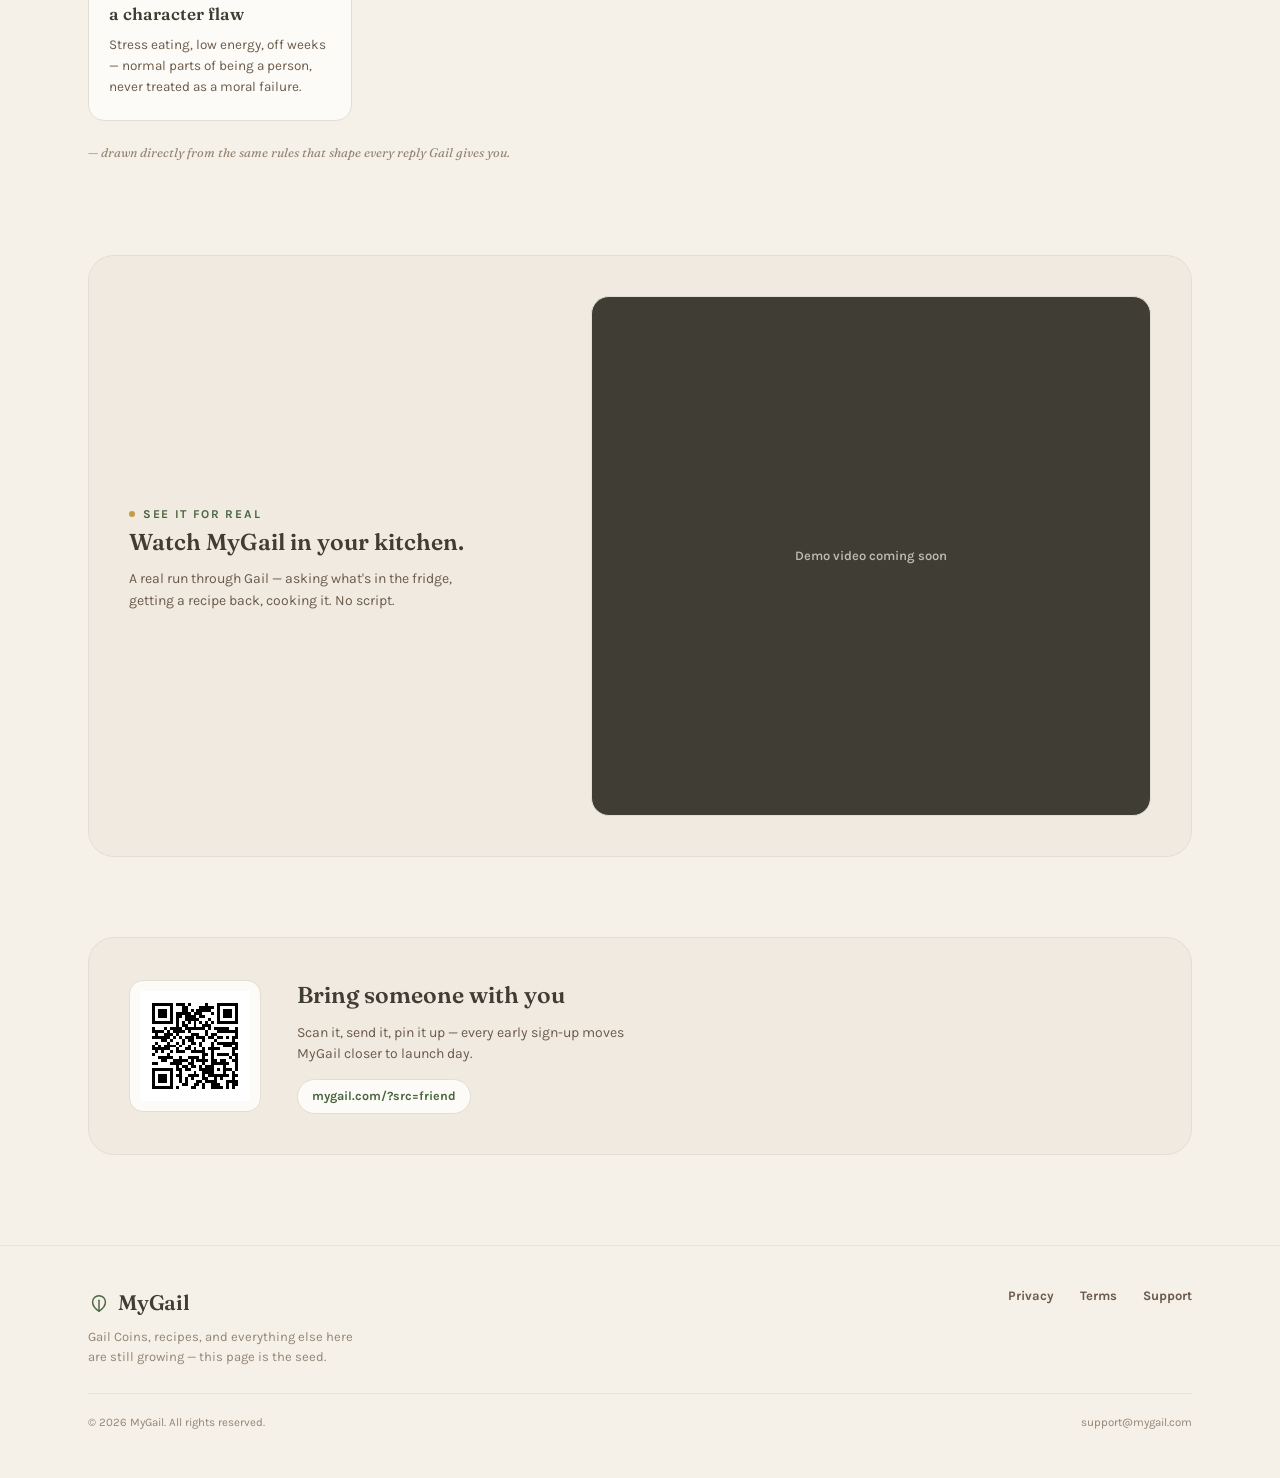
==== commit 2492b4a2: "Harden Kit signup and referral QR" ====
--- a/index.html
+++ b/index.html
@@ -612,7 +612,7 @@
     padding: 10px;
     flex-shrink: 0;
   }
-  .qr-tile svg { width: 100%; height: 100%; }
+  .qr-tile img { width: 100%; height: 100%; display: block; }
   .share-copy h2 {
     font-size: 23px;
     margin-bottom: 8px;
@@ -720,7 +720,7 @@
         <div class="signup-card">
           <h2>Get early access</h2>
           <p class="lead">Join the list and you'll be one of the first through the door when MyGail opens.</p>
-          <form class="signup" id="signupForm" data-kit-action="https://app.kit.com/forms/9848739/subscriptions">
+          <form class="signup" id="signupForm" action="https://app.kit.com/forms/9848739/subscriptions" method="post">
             <input type="text" name="fields[first_name]" id="signupName" class="name-field" placeholder="First name (optional)" aria-label="First name" />
             <div class="field-row">
               <input type="email" name="email_address" id="signupEmail" placeholder="you@email.com" required aria-label="Email address" />
@@ -811,7 +811,9 @@
   <section class="share">
     <div class="wrap">
       <div class="share-card">
-        <div class="qr-tile" aria-hidden="true" id="qrTile"></div>
+        <a class="qr-tile" href="https://mygail.com/?src=friend" aria-label="Open the MyGail early access page">
+          <img src="assets/mygail-friend-qr.svg" alt="QR code for the MyGail early access page" />
+        </a>
         <div class="share-copy">
           <h2>Bring someone with you</h2>
           <p>Scan it, send it, pin it up — every early sign-up moves MyGail closer to launch day.</p>
@@ -846,54 +848,10 @@
 </footer>
 
 <script>
-// Illustrative QR tile — decorative until a real short link/QR is generated.
+// Kit signup wiring — live form 9848739. This uses Kit's credential-free
+// public form endpoint; confirmation and welcome emails are configured in Kit.
 (function () {
-  var tile = document.getElementById('qrTile');
-  var size = 21, cell = 100 / size;
-  var svg = '<svg viewBox="0 0 100 100" xmlns="http://www.w3.org/2000/svg">';
-  svg += '<rect width="100" height="100" fill="#FDFBF7"/>';
-
-  function finder(x, y) {
-    return '<rect x="' + x + '" y="' + y + '" width="' + (cell * 7) + '" height="' + (cell * 7) + '" fill="#3F3D34"/>' +
-      '<rect x="' + (x + cell) + '" y="' + (y + cell) + '" width="' + (cell * 5) + '" height="' + (cell * 5) + '" fill="#FDFBF7"/>' +
-      '<rect x="' + (x + cell * 2) + '" y="' + (y + cell * 2) + '" width="' + (cell * 3) + '" height="' + (cell * 3) + '" fill="#3F3D34"/>';
-  }
-  svg += finder(0, 0);
-  svg += finder(100 - cell * 7, 0);
-  svg += finder(0, 100 - cell * 7);
-
-  var seed = 42;
-  function rand() { seed = (seed * 1103515245 + 12345) & 0x7fffffff; return (seed % 1000) / 1000; }
-
-  for (var r = 0; r < size; r++) {
-    for (var c = 0; c < size; c++) {
-      var inFinder =
-        (r < 8 && c < 8) || (r < 8 && c > size - 9) || (r > size - 9 && c < 8);
-      if (inFinder) continue;
-      if (rand() > 0.58) {
-        svg += '<rect x="' + (c * cell) + '" y="' + (r * cell) + '" width="' + cell + '" height="' + cell + '" fill="#4A6741"/>';
-      }
-    }
-  }
-  svg += '</svg>';
-  tile.innerHTML = svg;
-})();
-
-// Kit signup wiring — live form (form id 9848739, "HELP US SHAPE MYGAIL").
-// Uses Kit's v3 public API key via the JSON subscribe endpoint instead of a
-// blind no-cors form POST, so we can show a real success/failure instead of
-// always assuming it worked. This key is Kit's "API Key" (not "API Secret") —
-// it's the type explicitly meant to be safe in client-side code: it can
-// subscribe someone to a form and read public form/sequence names, but can't
-// read subscriber lists, billing, or account settings. Kit uses double
-// opt-in, so success here means a confirmation email just went out, not an
-// instant subscribe.
-(function () {
-  var KIT_API_KEY = 'fK-yId8lSdQO6EtC6JzOCw';
-  var KIT_FORM_ID = '9848739';
-
   var form = document.getElementById('signupForm');
-  var nameInput = document.getElementById('signupName');
   var emailInput = document.getElementById('signupEmail');
   var note = document.getElementById('signupNote');
   var button = form.querySelector('button.cta');
@@ -908,26 +866,22 @@
 
     var email = emailInput.value.trim();
     if (!email) return;
-    var name = nameInput.value.trim();
-
     button.disabled = true;
     setNote('Sending…');
 
     try {
-      var resp = await fetch('https://api.convertkit.com/v3/forms/' + KIT_FORM_ID + '/subscribe', {
+      var resp = await fetch(form.action, {
         method: 'POST',
-        headers: { 'Content-Type': 'application/json' },
-        body: JSON.stringify({
-          api_key: KIT_API_KEY,
-          email: email,
-          first_name: name || undefined
-        })
+        headers: { 'Accept': 'application/json' },
+        body: new FormData(form)
       });
       var data = await resp.json().catch(function () { return {}; });
 
-      if (resp.ok && data.subscription) {
+      if (resp.ok && data.status === 'success') {
         setNote('Almost there — check your email to confirm.', 'ok');
         form.reset();
+      } else if (resp.ok && data.status === 'quarantined' && data.url) {
+        window.location.assign(data.url);
       } else {
         setNote(data.message || "Couldn't sign you up — check the email and try again.", 'err');
       }
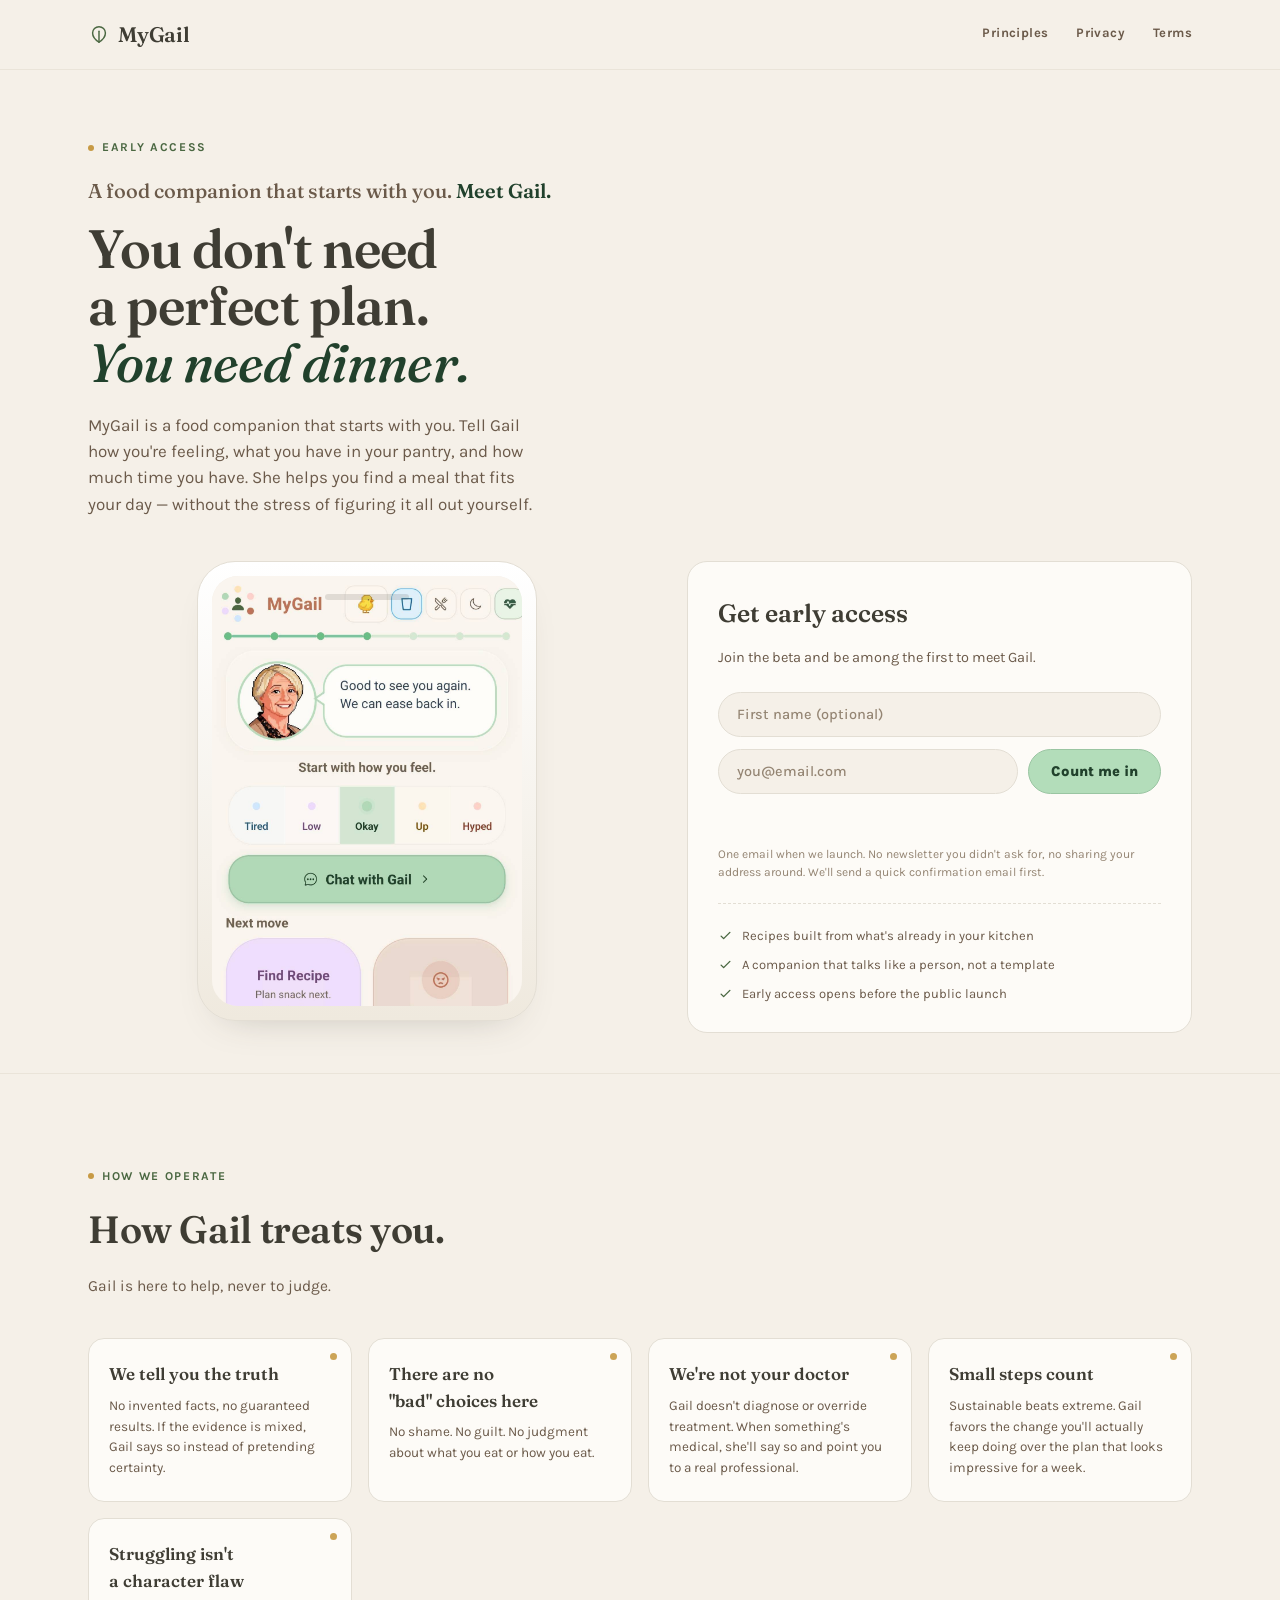
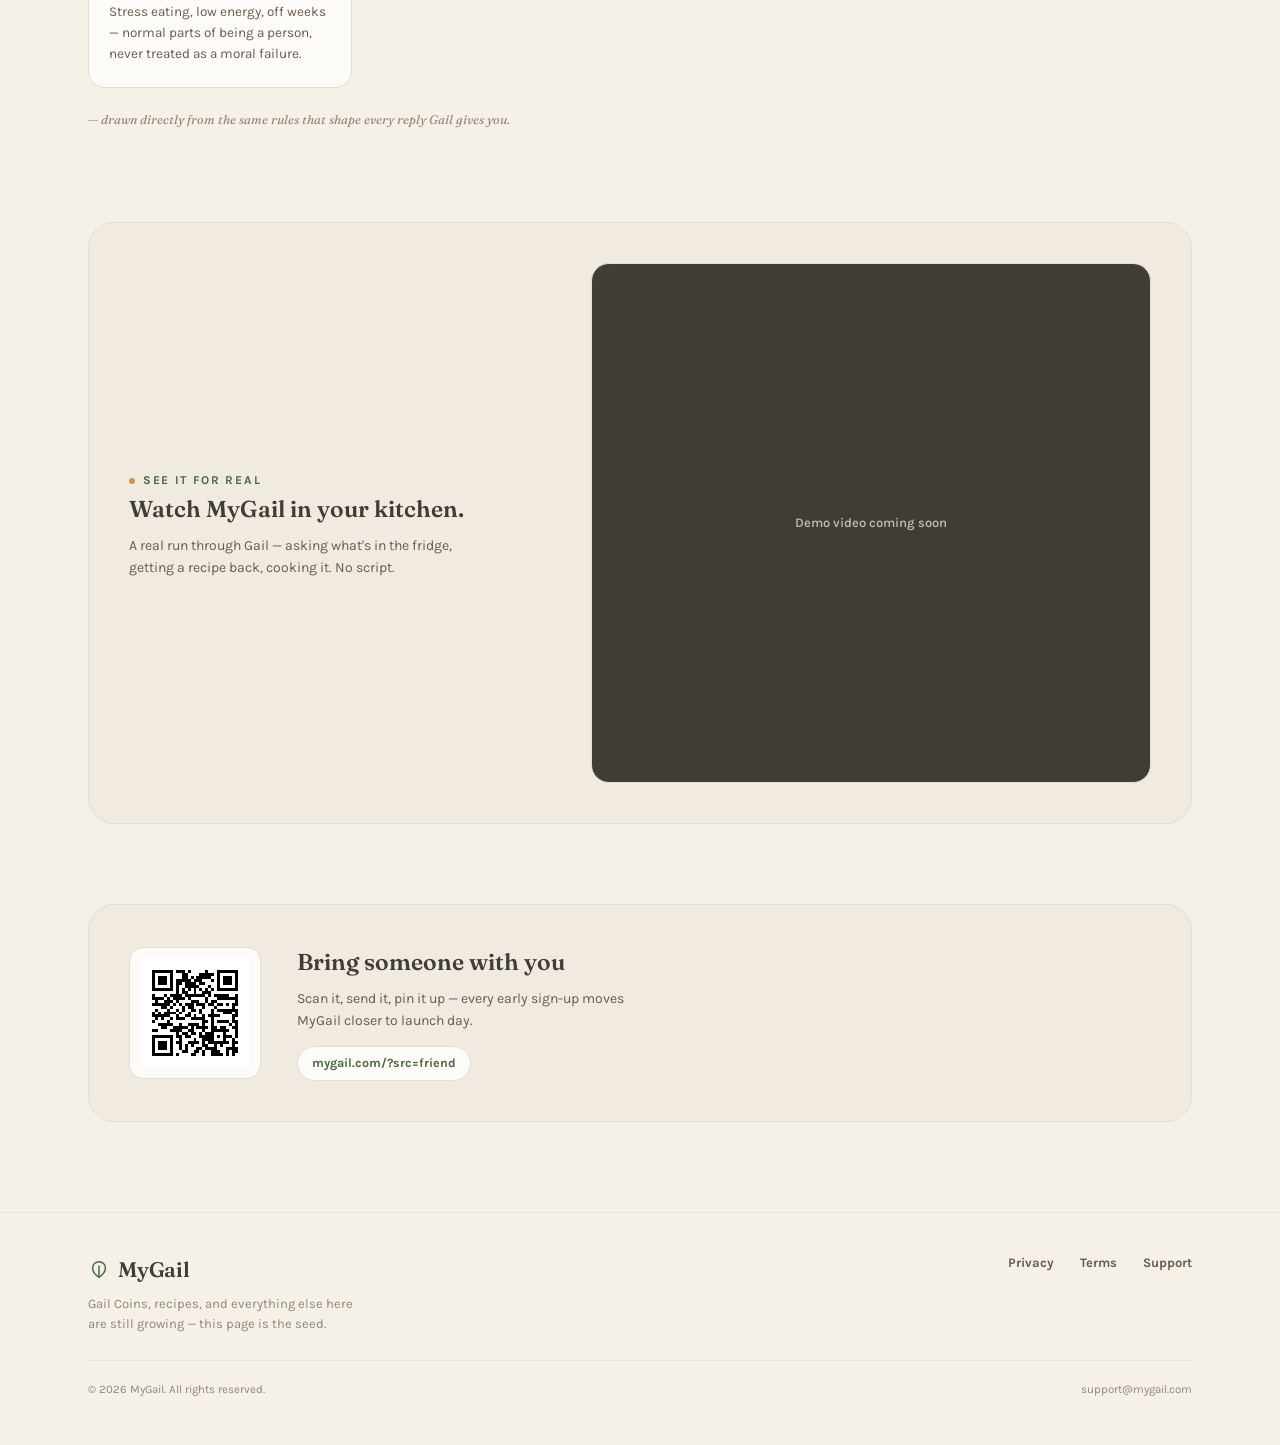
==== commit b7d8dc38: "Warm up the copy per direct feedback from Gail/mom Lead with person-first language instead of tech-f" ====
--- a/index.html
+++ b/index.html
@@ -4,7 +4,7 @@
 <meta charset="utf-8">
 <meta name="viewport" content="width=device-width,initial-scale=1">
 <title>MyGail — Get Early Access</title>
-<meta name="description" content="MyGail is a free AI cooking companion app. Tell Gail what's in your kitchen and she turns it into a real recipe — no meal-planning spreadsheet, no judgment. Get early access.">
+<meta name="description" content="MyGail is a food companion that starts with you. Tell Gail how you're feeling, what's in your pantry, and how much time you have — she helps you find a meal that fits your day. Join the beta.">
 <link rel="preconnect" href="https://fonts.googleapis.com">
 <link rel="preconnect" href="https://fonts.gstatic.com" crossorigin>
 <link href="https://fonts.googleapis.com/css2?family=Fraunces:ital,opsz,wght@0,9..144,400..600;1,9..144,500&family=Karla:wght@500;600;700;800&display=swap" rel="stylesheet">
@@ -146,6 +146,14 @@
     margin-bottom: 44px;
   }
   .hero-head .eyebrow { margin-bottom: 18px; }
+  .hero-lead {
+    font-family: 'Fraunces', Georgia, serif;
+    font-size: 20px;
+    font-weight: 500;
+    color: var(--ink-soft);
+    margin: 0 0 14px;
+  }
+  .hero-lead strong { color: var(--sage-deep); font-weight: 600; }
   .hero-head h1 {
     font-size: clamp(34px, 5.4vw, 54px);
     line-height: 1.06;
@@ -702,9 +710,10 @@
   <section class="hero">
     <div class="wrap">
       <div class="hero-head">
-        <span class="eyebrow"><span class="dot"></span>Your AI cooking companion &middot; early access</span>
+        <span class="eyebrow"><span class="dot"></span>Early access</span>
+        <p class="hero-lead">A food companion that starts with you. <strong>Meet Gail.</strong></p>
         <h1>You don't need a perfect plan.<br><em>You need dinner.</em></h1>
-        <p class="sub">MyGail is a free app where Gail — your AI cooking companion — turns whatever's already in your kitchen into a real recipe. Tell her what you've got, get dinner back. No meal-planning spreadsheet, no judgment about what's in your fridge.</p>
+        <p class="sub">MyGail is a food companion that starts with you. Tell Gail how you're feeling, what you have in your pantry, and how much time you have. She helps you find a meal that fits your day — without the stress of figuring it all out yourself.</p>
       </div>
 
       <div class="hero-grid">
@@ -719,7 +728,7 @@
 
         <div class="signup-card">
           <h2>Get early access</h2>
-          <p class="lead">Join the list and you'll be one of the first through the door when MyGail opens.</p>
+          <p class="lead">Join the beta and be among the first to meet Gail.</p>
           <form class="signup" id="signupForm" action="https://app.kit.com/forms/9848739/subscriptions" method="post">
             <input type="text" name="fields[first_name]" id="signupName" class="name-field" placeholder="First name (optional)" aria-label="First name" />
             <div class="field-row">
@@ -755,8 +764,8 @@
     <div class="wrap">
       <div class="section-head">
         <span class="eyebrow"><span class="dot"></span>How we operate</span>
-        <h2>The rules Gail doesn't break.</h2>
-        <p>Not a values slide — this is what actually governs how Gail is allowed to talk to you, built into the product itself.</p>
+        <h2>How Gail treats you.</h2>
+        <p>Gail is here to help, never to judge.</p>
       </div>
       <div class="principle-grid">
         <div class="principle-card">
@@ -764,8 +773,8 @@
           <p>No invented facts, no guaranteed results. If the evidence is mixed, Gail says so instead of pretending certainty.</p>
         </div>
         <div class="principle-card">
-          <h3>No bodies are wrong here</h3>
-          <p>No shaming, no judgment. Every body, background, and history gets treated with the same respect.</p>
+          <h3>There are no "bad" choices here</h3>
+          <p>No shame. No guilt. No judgment about what you eat or how you eat.</p>
         </div>
         <div class="principle-card">
           <h3>We're not your doctor</h3>
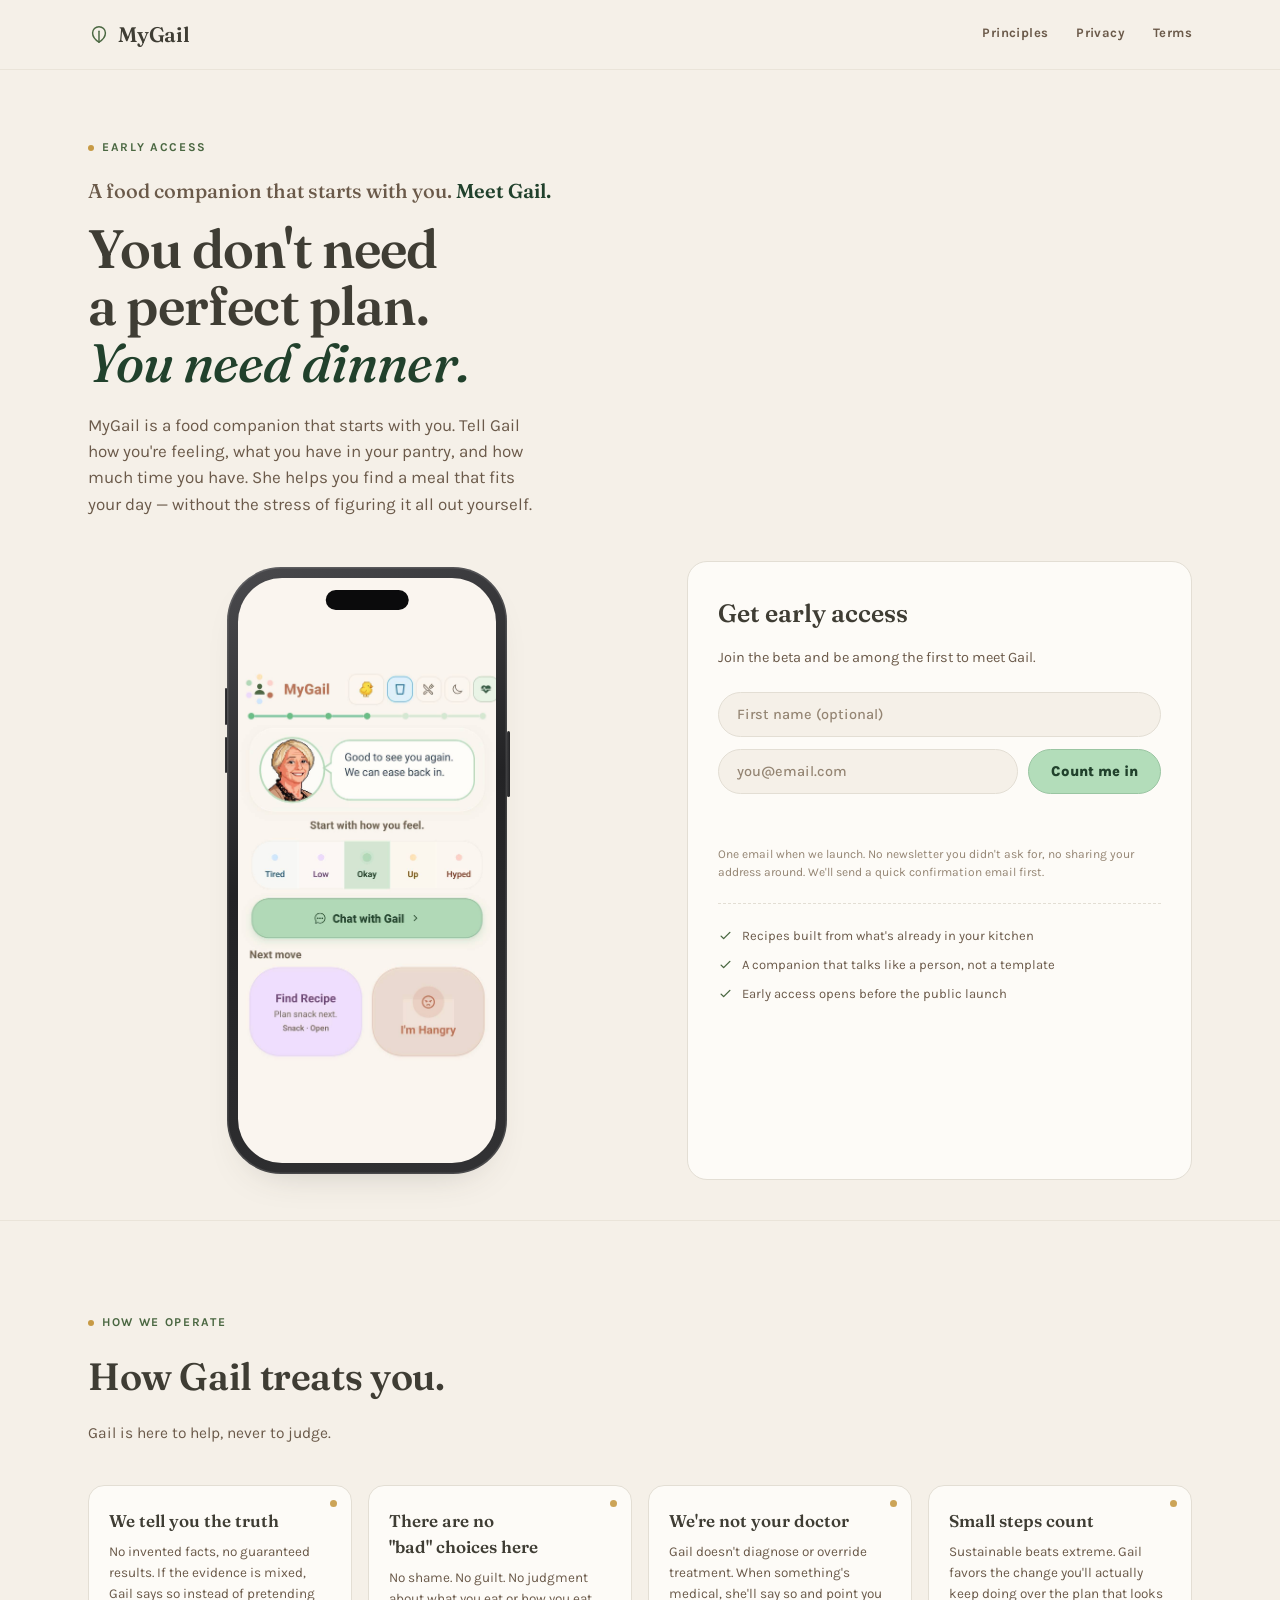
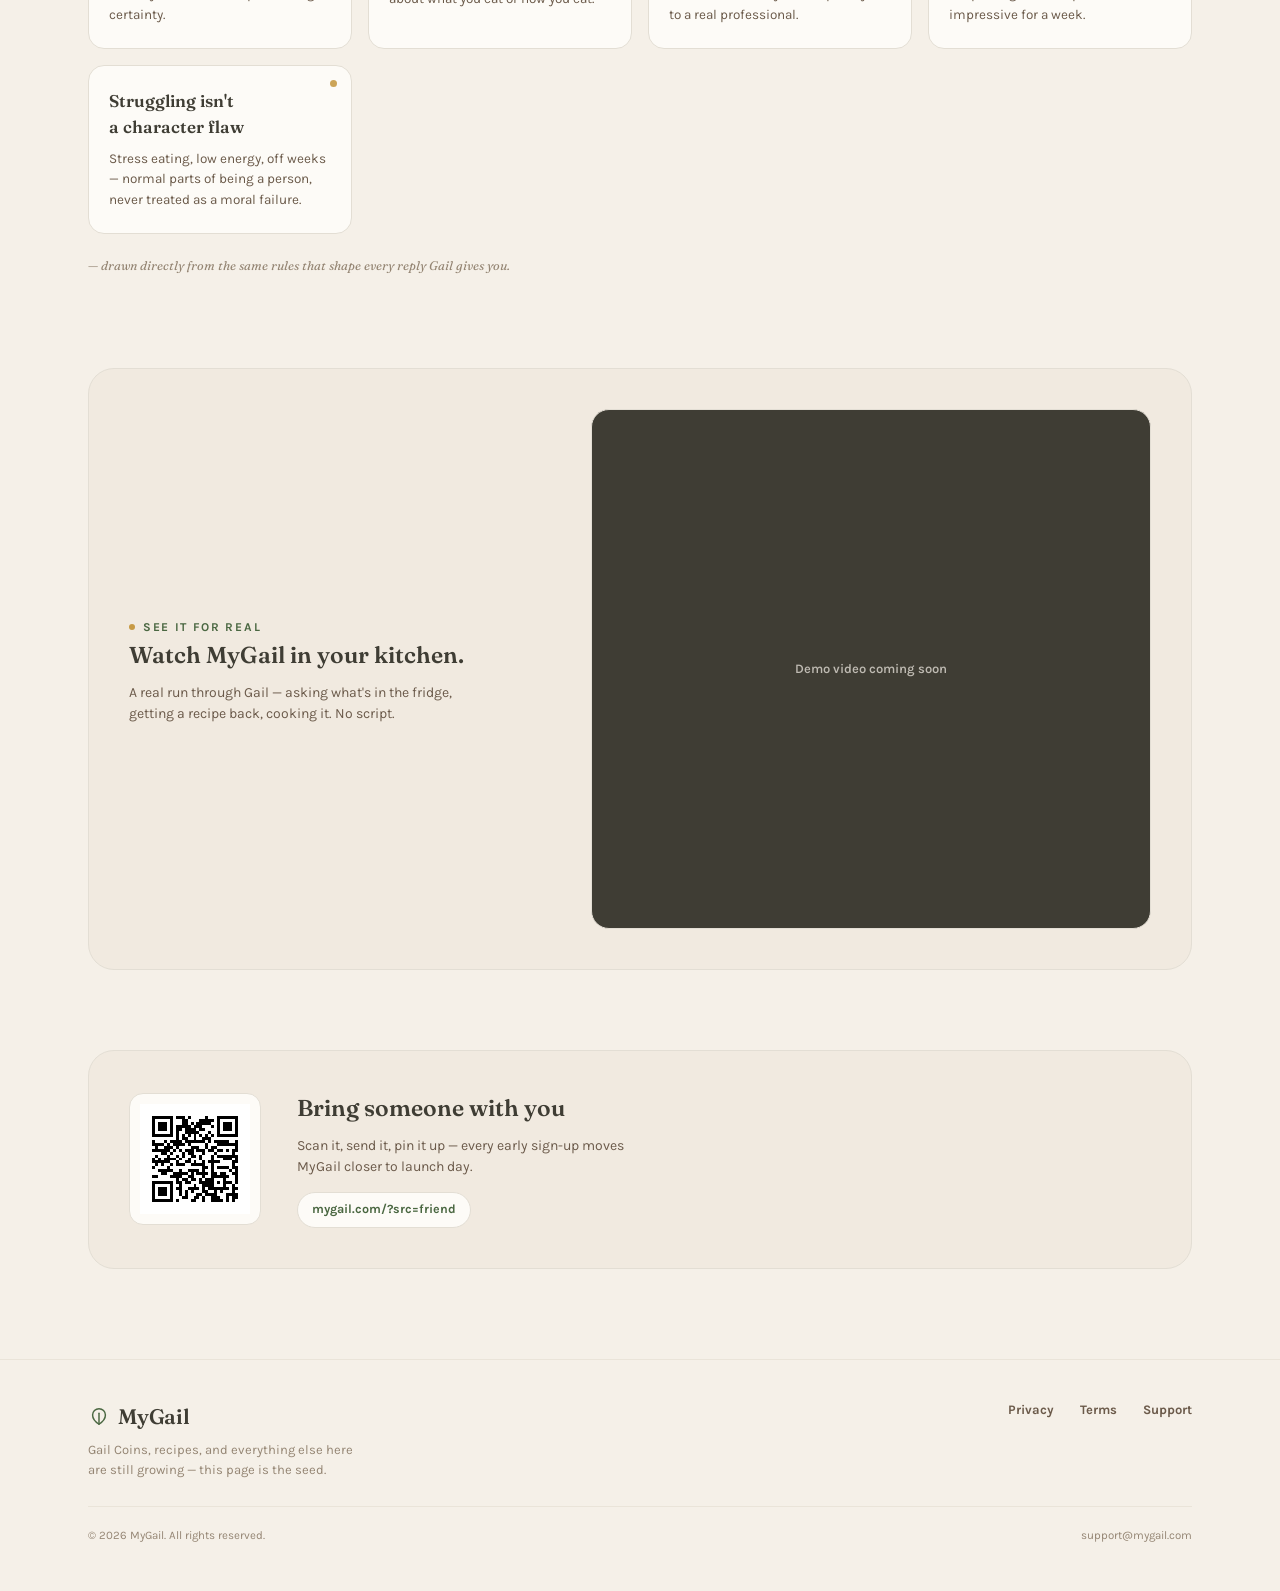
==== commit b098190d: "Real iPhone-style phone frame, fix screenshot cropping The old frame cut the screenshot off mid-card" ====
--- a/index.html
+++ b/index.html
@@ -181,48 +181,59 @@
     .hero-grid { grid-template-columns: 1fr; gap: 32px; }
   }
 
-  /* ---------- phone demo ---------- */
+  /* ---------- phone demo (real iPhone-style frame) ---------- */
   .phone-stage {
     display: flex;
     justify-content: center;
+    padding: 6px 26px;
   }
   .phone {
+    position: relative;
     width: 100%;
-    max-width: 340px;
-    border-radius: 38px;
-    background: linear-gradient(180deg, #ffffff, #efe9de);
-    border: 1px solid var(--border);
-    padding: 14px;
-    box-shadow: var(--shadow-soft);
-  }
+    max-width: 280px;
+    aspect-ratio: 9 / 19.5;
+    background: linear-gradient(155deg, #4a4a4d, #232325 45%, #323234 100%);
+    border-radius: 54px;
+    padding: 11px;
+    box-shadow: var(--shadow-soft), inset 0 0 0 1.5px rgba(255,255,255,0.12);
+  }
+  .phone-btn {
+    position: absolute;
+    background: linear-gradient(90deg, #3a3a3c, #232325);
+    border-radius: 3px;
+  }
+  .phone-btn-power { right: -2.5px; top: 27%; width: 2.5px; height: 11%; }
+  .phone-btn-vol-up { left: -2.5px; top: 20%; width: 2.5px; height: 6%; }
+  .phone-btn-vol-down { left: -2.5px; top: 28%; width: 2.5px; height: 6%; }
   .phone-screen {
-    background: var(--ground);
-    border-radius: 26px;
-    padding: 18px 16px 20px;
-    min-height: 430px;
-    display: flex;
-    flex-direction: column;
+    background: #FAF5EF;
+    border-radius: 44px;
+    height: 100%;
     position: relative;
     overflow: hidden;
     font-family: -apple-system, BlinkMacSystemFont, 'Segoe UI', Roboto, sans-serif;
   }
-  .phone-notch {
-    align-self: center;
-    width: 84px;
-    height: 6px;
-    border-radius: var(--radius-pill);
-    background: rgba(63,61,52,0.14);
-    margin-bottom: 14px;
-    position: relative;
-    z-index: 2;
-    flex-shrink: 0;
+  .dynamic-island {
+    position: absolute;
+    top: 12px;
+    left: 50%;
+    transform: translateX(-50%);
+    width: 32%;
+    height: 3.2%;
+    min-height: 20px;
+    background: #0b0b0c;
+    border-radius: 999px;
+    z-index: 3;
   }
   .phone-real-shot {
     position: absolute;
-    inset: 0;
+    top: 15%;
+    left: 0;
+    right: 0;
+    bottom: 0;
     width: 100%;
-    height: 100%;
-    object-fit: cover;
+    height: 85%;
+    object-fit: contain;
     object-position: top center;
     z-index: 1;
   }
@@ -719,8 +730,11 @@
       <div class="hero-grid">
         <div class="phone-stage">
           <div class="phone">
+            <div class="phone-btn phone-btn-power"></div>
+            <div class="phone-btn phone-btn-vol-up"></div>
+            <div class="phone-btn phone-btn-vol-down"></div>
             <div class="phone-screen">
-              <div class="phone-notch"></div>
+              <div class="dynamic-island"></div>
               <img class="phone-real-shot" src="assets/home-screenshot.jpg" alt="MyGail Home screen — real screenshot of the app" />
             </div>
           </div>
